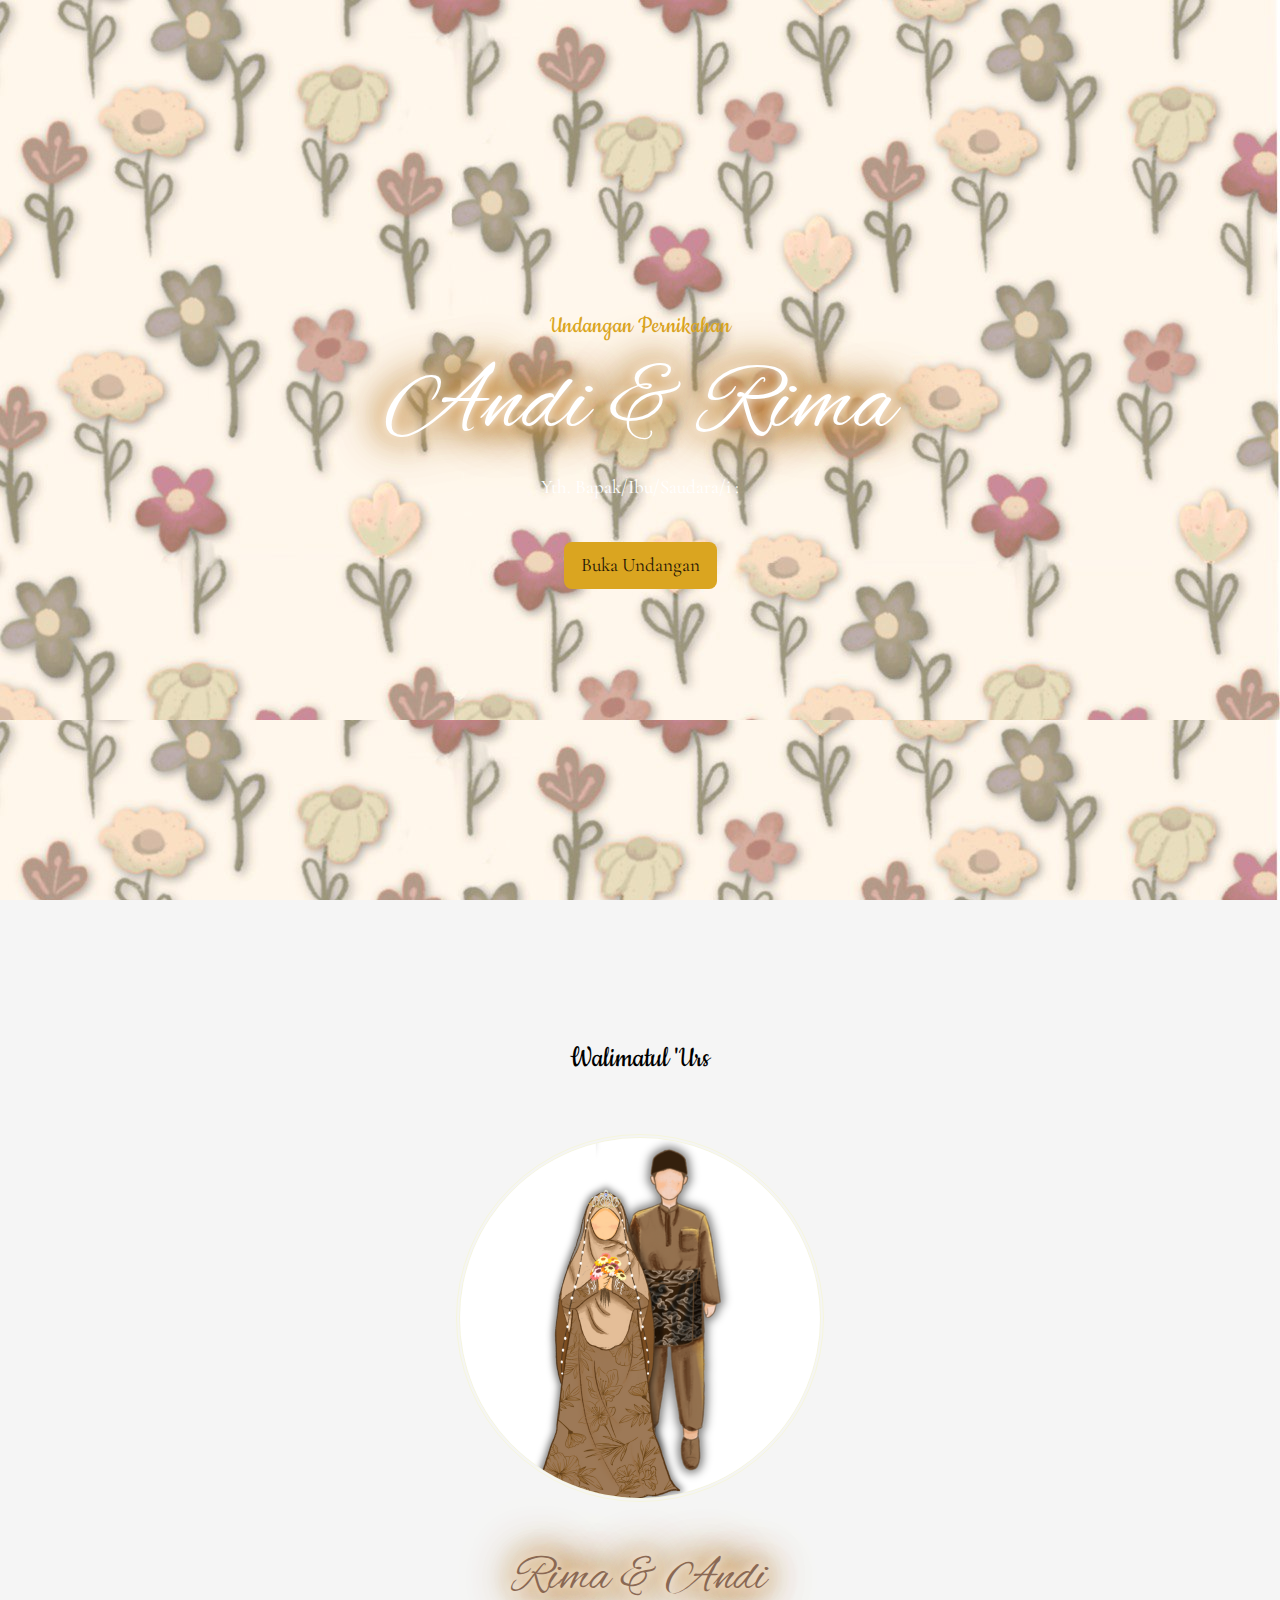
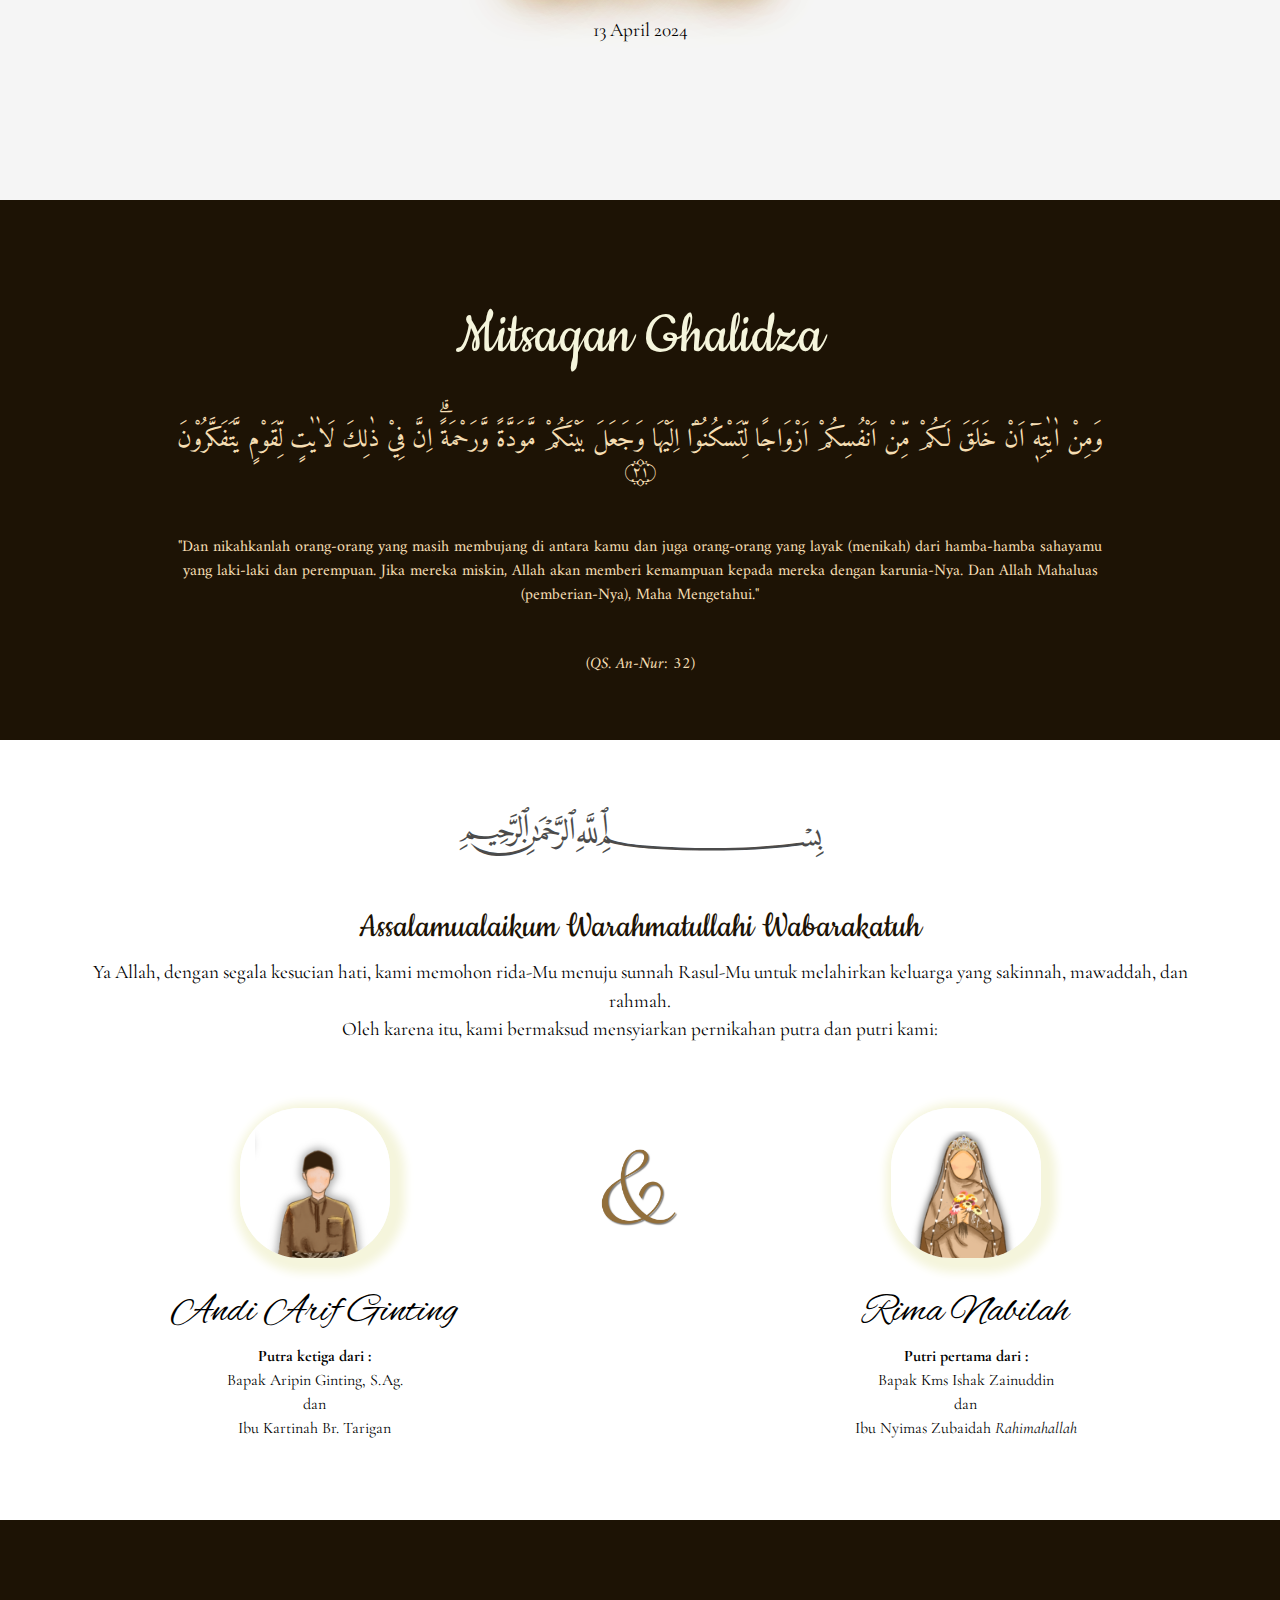
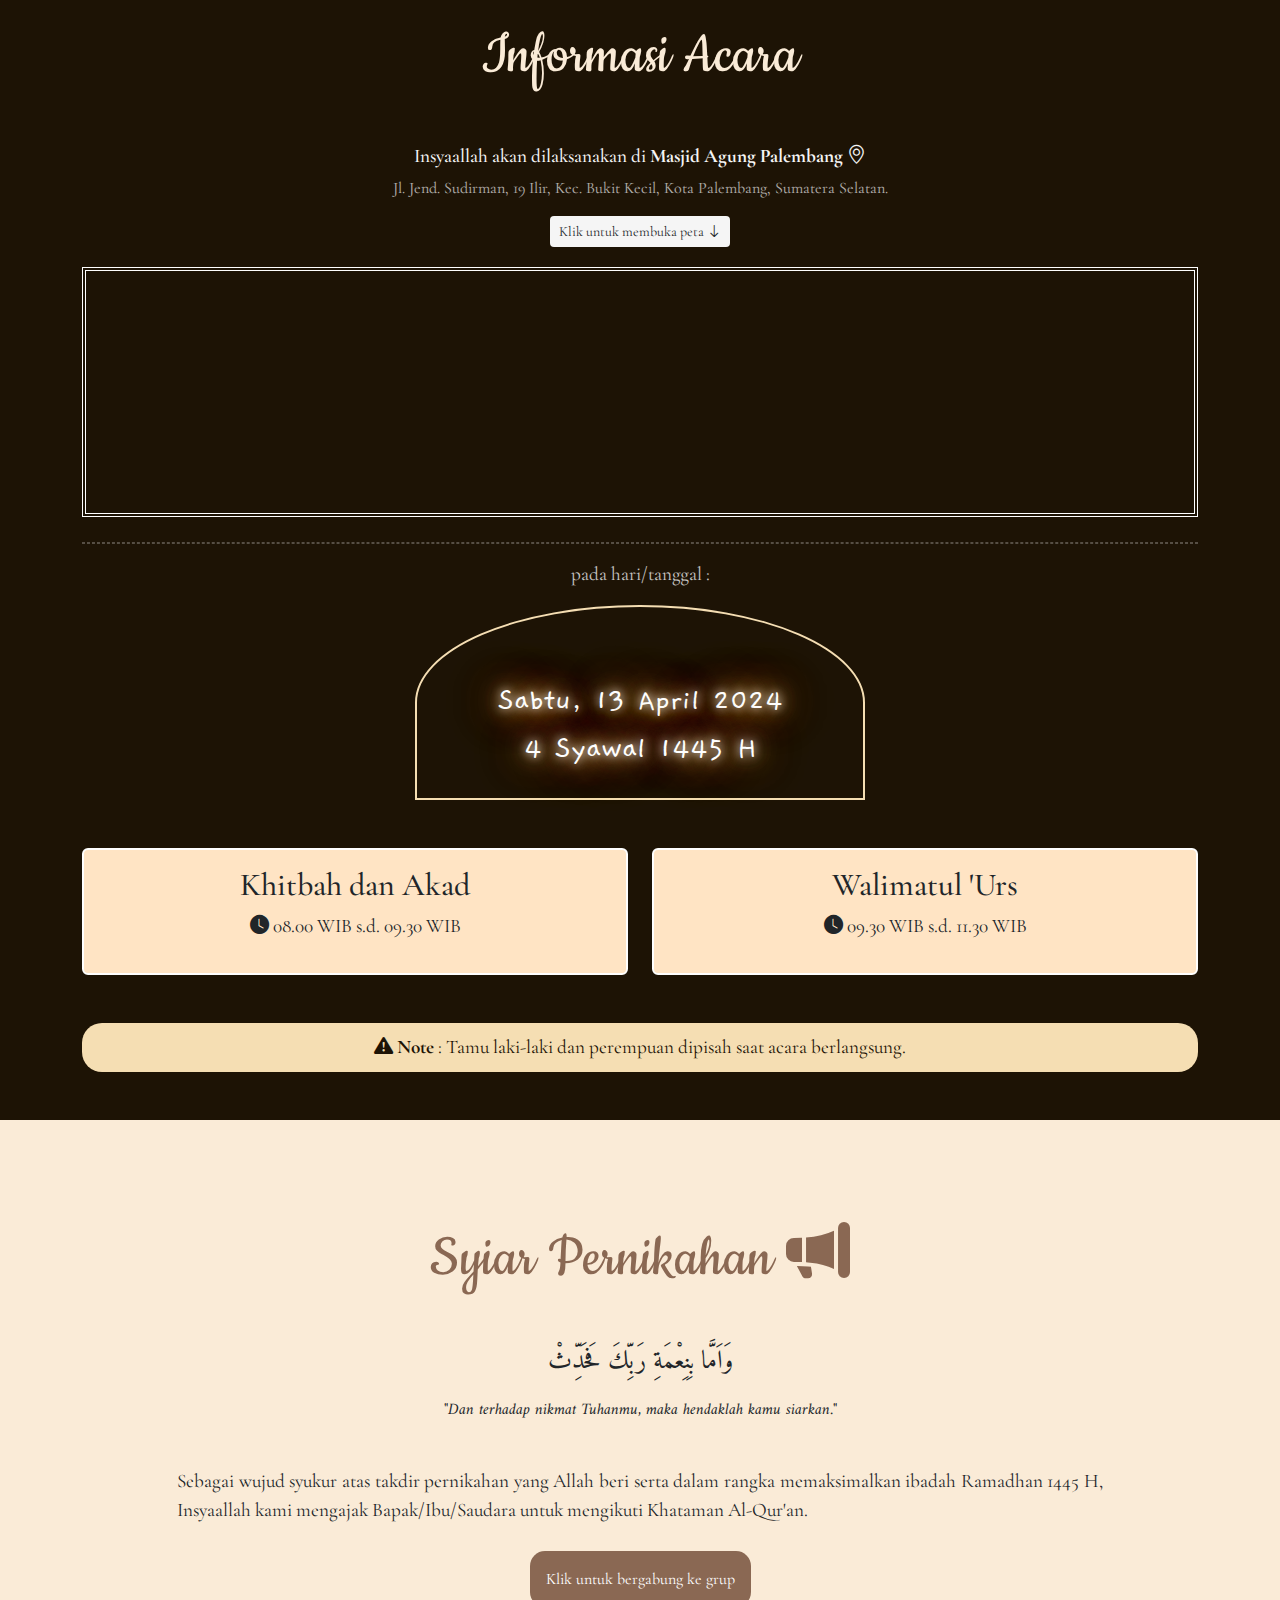
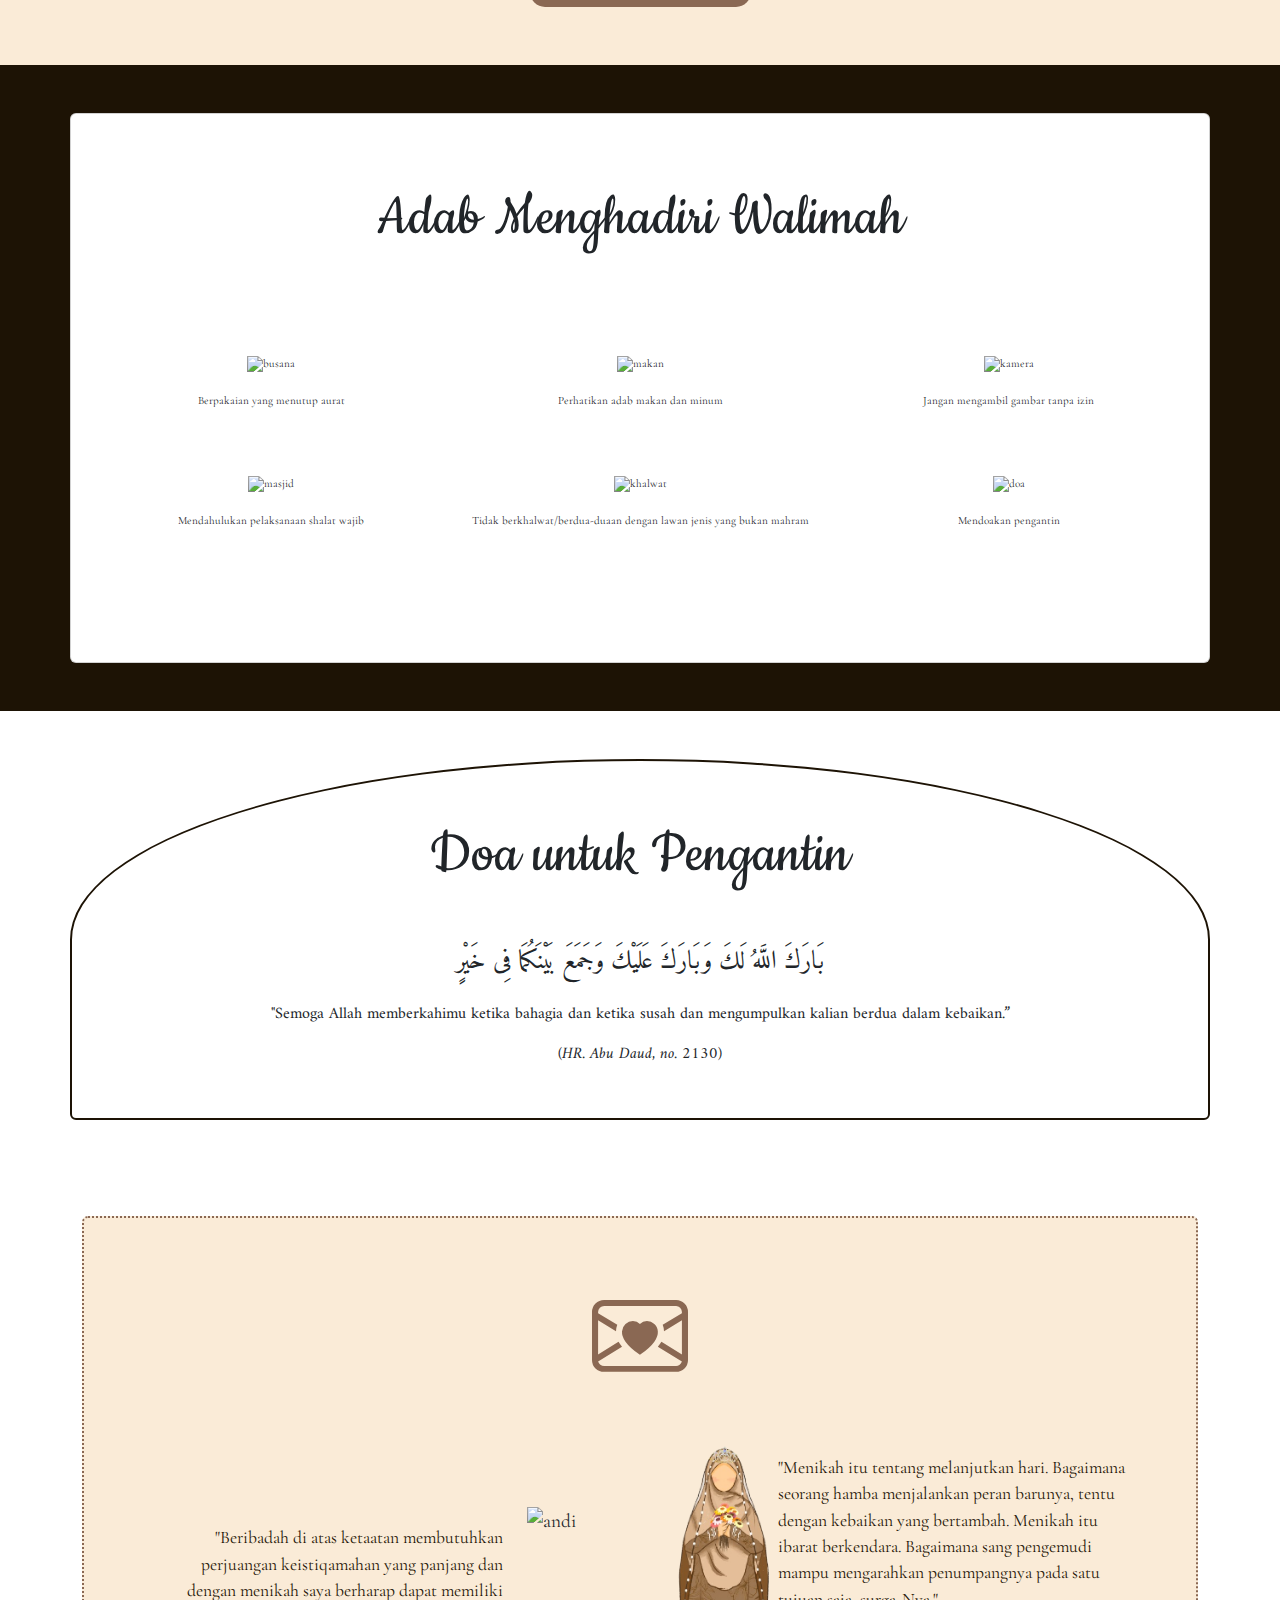
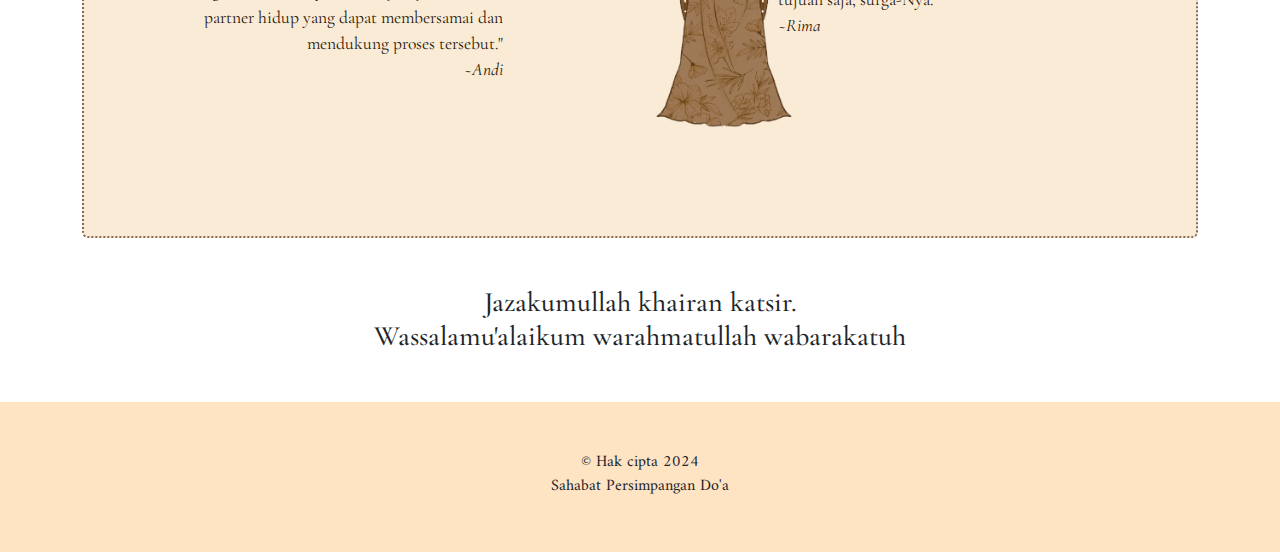
==== rima/index.html @ b73788d1 "update Rima" ====
<!DOCTYPE html>
<html lang="en">

<head>
  <meta charset="utf-8" />
  <meta name="viewport" content="width=device-width, initial-scale=1" />
  <title>Akad Rima & Andi</title>
  <link href="https://cdn.jsdelivr.net/npm/bootstrap@5.3.3/dist/css/bootstrap.min.css" rel="stylesheet"
    integrity="sha384-QWTKZyjpPEjISv5WaRU9OFeRpok6YctnYmDr5pNlyT2bRjXh0JMhjY6hW+ALEwIH" crossorigin="anonymous">
  <script src="https://cdn.jsdelivr.net/npm/bootstrap@5.3.3/dist/js/bootstrap.bundle.min.js"
    integrity="sha384-YvpcrYf0tY3lHB60NNkmXc5s9fDVZLESaAA55NDzOxhy9GkcIdslK1eN7N6jIeHz"
    crossorigin="anonymous"></script>
  <link rel="preconnect" href="https://fonts.googleapis.com">
  <link rel="preconnect" href="https://fonts.gstatic.com" crossorigin>
  <link
    href="https://fonts.googleapis.com/css2?family=Alex+Brush&family=Amiri:ital,wght@0,400;0,700;1,400;1,700&family=Cookie&family=Cormorant+Garamond:ital,wght@0,300;0,400;0,500;0,600;0,700;1,300;1,400;1,500;1,600;1,700&family=Finger+Paint&family=Gaegu&family=Great+Vibes&display=swap"
    rel="stylesheet">
  <link rel="stylesheet" href="countdown/simplyCountdown.theme.default.css" />
  <script src="countdown/simplyCountdown.min.js"></script>
  <!-- Boostrap Icon -->
  <link rel="stylesheet" href="https://cdn.jsdelivr.net/npm/bootstrap-icons@1.11.3/font/bootstrap-icons.min.css" />
  <link rel="stylesheet" href="style.css" />
</head>

<body>
  <section id="hero"
    class="hero w-100 h-100 p-3 mx-auto text-center d-flex justify-content-center align-items-center text-white">
    <main>
      <h4>Undangan Pernikahan</h4>
      <h1>Andi & Rima</h1>
      <p>Yth. Bapak/Ibu/Saudara/i :</p>
      <h5 id="to"></h5>
      <a href="#" onclick="enableScroll()" class="btn btn-lg mt-4">Buka Undangan</a>
    </main>
  </section>

  <section id="satu"
    class="satu w-100 h-100 p-3 mx-auto text-center d-flex justify-content-center align-items-center text-black">
    <main>
      <h4>Walimatul 'Urs</h4>
      <img class="img-fluid rounded-circle mt-5 mb-5" src="assets/rim-andi.png" alt="..." />
      <h1>Rima & Andi</h1>
      <p>13 April 2024</p>
      <div class="simply-countdown"></div>
    </main>
  </section>

  <section id="dua" class="dua">
    <div class="container">
      <div class="row justify-content-center">
        <div class="col-md-10 text-center mt-5 mb-5">
          <h1>Mitsaqan Ghalidza</h1>
          <h2 class="arab">
            وَمِنْ اٰيٰتِهٖٓ اَنْ خَلَقَ لَكُمْ مِّنْ اَنْفُسِكُمْ اَزْوَاجًا لِّتَسْكُنُوْٓا اِلَيْهَا وَجَعَلَ
            بَيْنَكُمْ مَّوَدَّةً وَّرَحْمَةًۗ اِنَّ فِيْ ذٰلِكَ لَاٰيٰتٍ لِّقَوْمٍ يَّتَفَكَّرُوْنَ ۝٢١
          </h2>
          <br />
          <p class="arti">
            "Dan nikahkanlah orang-orang yang masih membujang di antara kamu dan juga orang-orang yang layak (menikah)
            dari hamba-hamba sahayamu yang laki-laki dan perempuan. Jika mereka miskin, Allah akan memberi kemampuan
            kepada
            mereka dengan karunia-Nya. Dan Allah Mahaluas (pemberian-Nya), Maha Mengetahui."
          </p>
          <br />
          <p class="ref">(QS. An-Nur: 32)</p>
        </div>
      </div>
    </div>
  </section>

  <section id="tiga"
    class="tiga w-100 h-100 p-3 mx-auto text-center d-flex justify-content-center align-items-center text-black">
    <div class="container">
      <div class="row justify-content-center">
        <div class="col-md-12 col-10">
          <div class="bismillah">
            ﷽
          </div>
          <h2>Assalamualaikum Warahmatullahi Wabarakatuh</h2>
          <p>Ya Allah, dengan segala kesucian hati, kami memohon rida-Mu menuju sunnah Rasul-Mu untuk melahirkan
            keluarga yang
            sakinnah, mawaddah, dan rahmah. <br>
            Oleh karena itu, kami bermaksud mensyiarkan pernikahan putra dan putri kami: </p>

        </div>
        <div class="row couple mt-5 mb-5 text-center">
          <div class="mempelai col-md-5 col-12">
            <img src="assets/andi-crop.png" alt="Andi" class="img-responsive " />
            <!-- ukuran foto 400x400px -->
            <h1>Andi Arif Ginting</h1>
            <p class="parents">
              <b>Putra ketiga dari : </b><br> Bapak Aripin Ginting, S.Ag. <br /> dan <br /> Ibu Kartinah Br. Tarigan
            </p>
          </div>
          <div class="and col-md-2 col-12 justify-content-center">
            <img src="assets/and2.png" alt="">
          </div>
          <div class="mempelai col-md-5 col-12">
            <!-- ukuran foto 400x400px -->
            <img src="assets/rim-crop.png" alt="Rima" class="img-responsive" />
            <h1>Rima Nabilah</h1>
            <p class="parents">
              <b>Putri pertama dari :</b><br> Bapak Kms Ishak Zainuddin <br /> dan <br /> Ibu Nyimas Zubaidah
              <i>Rahimahallah</i>
            </p>
          </div>
        </div>
      </div>
    </div>
    </div>
  </section>

  <section id="empat" class="empat">
    <div class="container">
      <div class="row justify-content-center">
        <div class="col-lg-12 text-center mt-5 mb-5">
          <h1>Informasi Acara</h1>
          <div class="lokasi">
            <h4>Insyaallah akan dilaksanakan di <b>Masjid Agung Palembang <i class="bi bi-geo-alt"></i></b></h4>
            <p>Jl. Jend. Sudirman, 19 Ilir, Kec. Bukit Kecil, Kota Palembang, Sumatera Selatan.</p>
            <a class="peta btn btn-lg btn-sm" href="https://maps.app.goo.gl/AGxLTs2eFuNPoToR8" target="_blank">Klik
              untuk membuka peta <i class="bi bi-arrow-down"></i></a>
            <br>
            <div class="col-md-12 col-12">
              <iframe class="maps"
                src="https://www.google.com/maps/embed?pb=!1m18!1m12!1m3!1d3984.3943598005585!2d104.7576280749705!3d-2.98791709698815!2m3!1f0!2f0!3f0!3m2!1i1024!2i768!4f13.1!3m3!1m2!1s0x2e3b763fffffffff%3A0x8a4c35280f8447f5!2sMasjid%20Agung%20Sultan%20Mahmud%20Badaruddin%20Jayo%20Wikramo!5e0!3m2!1sid!2sid!4v1710315308912!5m2!1sid!2sid"
                width="100%" height="250px" allowfullscreen="" loading="lazy"
                referrerpolicy="no-referrer-when-downgrade"></iframe>

            </div>
          </div>

          <hr class="divider">

          <p style="opacity: 0.8;">pada hari/tanggal : </p>
          <div class="tgl mx-auto align-items-center">
            <p>Sabtu, 13 April 2024 <br>
              4 Syawal 1445 H</p>
          </div>

          <!-- jam acara -->
          <div class="row">
            <div class="col-md-6 col-12">
              <div class="card text-center mt-5 mb-5">
                <div class="card-body">
                  <h2 class="card-title">Khitbah dan Akad</h2>
                  <p><i class="bi bi-clock-fill"></i> 08.00 WIB s.d. 09.30 WIB</p>
                </div>
              </div>
            </div>
            <div class="col-md-6 col-12">
              <div class="card text-center mt-5 mb-5">
                <div class="card-body">
                  <h2 class="card-title">Walimatul 'Urs</h2>
                  <p><i class="bi bi-clock-fill"></i> 09.30 WIB s.d. 11.30 WIB</p>
                </div>
              </div>
            </div>
          </div>

          <div id="note" class="note"><i class="bi bi-exclamation-triangle-fill"></i><b> Note</b> : Tamu laki-laki dan
            perempuan dipisah saat acara berlangsung.</div>
        </div>
      </div>
    </div>
  </section>

  <section id="syiar" class="syiar">
    <div class="container">
      <div class="row justify-content-center">
        <div class="col-md-10 text-center mt-5 mb-5">
          <h1>Syiar Pernikahan <i class="bi bi-megaphone-fill"></i> </i></h1>
          <h2 class="arab">
            وَاَمَّا بِنِعْمَةِ رَبِّكَ فَحَدِّثْ
          </h2>
          <p class="arti">
            <i>"Dan terhadap nikmat Tuhanmu, maka hendaklah kamu siarkan."</i>
          </p>
          <br />
          <p class="kegiatan">
            Sebagai wujud syukur atas takdir pernikahan yang Allah beri serta dalam rangka memaksimalkan ibadah Ramadhan
            1445 H, Insyaallah kami mengajak Bapak/Ibu/Saudara untuk mengikuti Khataman Al-Qur'an.
          </p>
          <a href="https://chat.whatsapp.com/HOuFXgr5eKtFZfH43ywkwE" class="btn">Klik untuk bergabung ke grup</a>
        </div>
      </div>
    </div>
  </section>

  <section id="lima" class="lima">
    <div class="container">
      <div class="row justify-content-center">
        <div class="card text-center mt-5 mb-5">
          <div class="card-body">
            <h1 class="card-title">Adab Menghadiri Walimah</h1>
            <div id="adab" class="adab row justify-content-center">
              <div class="busana col-md-4 col-6">
                <img src="https://diinvait.com/wp-content/uploads/2022/01/icon-busana1.png" alt="busana" />
                <p>Berpakaian yang menutup aurat</p>
              </div>
              <div class="makan col-md-4 col-6">
                <img src="https://diinvait.com/wp-content/uploads/2022/01/icon-makan1.png" alt="makan" />
                <p>Perhatikan adab makan dan minum</p>
              </div>
              <div class="kamera col-md-4 col-6">
                <img src="https://diinvait.com/wp-content/uploads/2022/01/icon-kamera1.png" alt="kamera" />
                <p>Jangan mengambil gambar tanpa izin</p>
              </div>
              <div class="masjid col-md-4 col-6">
                <img src="https://diinvait.com/wp-content/uploads/2022/01/icon-masjid1.png" alt="masjid" />
                <p>Mendahulukan pelaksanaan shalat wajib</p>
              </div>
              <div class="khalwat col-md-4 col-6">
                <img src="https://diinvait.com/wp-content/uploads/2022/01/icon-pria-wanita1.png" alt="khalwat">
                <p>Tidak berkhalwat/berdua-duaan dengan lawan jenis yang bukan mahram </p>
              </div>
              <div class="doa col-md-4 col-6">
                <img src="https://diinvait.com/wp-content/uploads/2022/01/icon-doa1.png" alt="doa" />
                <p>Mendoakan pengantin</p>
              </div>
            </div>
          </div>
        </div>
      </div>
    </div>
  </section>

  <section id="enam" class="enam">
    <div class="container">
      <div class="row justify-content-center">
        <div class="card text-center mt-5 mb-5">
          <div class="card-body">
            <h1 class="card-title">Doa untuk Pengantin</h1>
            <p class="arab">بَارَكَ اللَّهُ لَكَ وَبَارَكَ عَلَيْكَ وَجَمَعَ بَيْنَكُمَا فِى خَيْرٍ
            </p>
            <p class="arti">"Semoga Allah memberkahimu ketika bahagia dan ketika susah dan mengumpulkan kalian berdua
              dalam kebaikan.”</p>
            <p class="ref">(HR. Abu Daud, no. 2130)</p>
          </div>
        </div>
      </div>
    </div>
  </section>

  <section id="end" class="end">
    <div class="container">
      <div class="card mt-5 mb-5">
        <div class="card-body">
          <h1 class="card-title text-center"><i class="bi bi-envelope-heart"></i></h1>
          <div class="col-12 ">
            <div class="row align-items-center justify-content-center ">
              <div class="col-md-6 col-12">
                <div class="row ">
                  <div class="col-md-9 col-6">
                    <p class="text-end mt-5">"Beribadah di atas ketaatan membutuhkan perjuangan keistiqamahan yang
                      panjang dan dengan menikah saya berharap dapat memiliki partner hidup yang dapat membersamai dan
                      mendukung proses tersebut."
                      <br> ~<i>Andi</i>
                  </div>
                  <div class="col-md-3 col-6">
                    <img src="assets/andi.png" alt="andi" class="img-responsive">
                  </div>
                </div>
              </div>
              <div class="col-md-6 col-12">
                <div class="row">
                  <div class="col-md-3 col-6">
                    <img src="assets/rima.png" alt="rima" class="img-responsive">
                  </div>
                  <div class="col-md-9 col-6">
                    <p class="mt-5">"Menikah itu tentang melanjutkan hari. Bagaimana seorang hamba menjalankan
                      peran barunya, tentu dengan kebaikan yang bertambah. Menikah itu ibarat berkendara. Bagaimana sang
                      pengemudi mampu mengarahkan penumpangnya pada satu tujuan saja, surga-Nya."
                      <br> ~<i>Rima</i>
                  </div>
                </div>
              </div>
            </div>
          </div>
        </div>
      </div>
    </div>
  </section>

  <div class="container">
    <div class="bab col-lg-12 text-center mb-5">
      <h3>Jazakumullah khairan katsir. <br> Wassalamu'alaikum warahmatullah wabarakatuh</h3>
    </div>
  </div>


</body>

<footer>
  <div id="audio-container">
    <audio id="song" autoplay loop>
      <source src="assets/Pesan perubahan - Badr Al Hamoud.mp3" type="audio/mp3">
    </audio>

    <div class="audio-icon-wrapper" style="display: none;">
      <div class="audio-icon">
        <i class="bi bi-play-circle"></i>
      </div>
    </div>

    <div class="audio-icon-wrapper" style="display: none;">
      <div class="audio-icon">
        <i aria-hidden="true" class="bi bi-pause-circle"></i>
      </div>
    </div>
  </div>


  <div id="footer" class="footer">
    <div class="p-5 mx-auto text-center d-flex justify-content-center align-items-center">
      <span>&copy Hak cipta 2024
        <br>
        Sahabat Persimpangan Do'a
      </span>
    </div>
  </div>


  <script src="https://cdn.jsdelivr.net/npm/@popperjs/core@2.11.8/dist/umd/popper.min.js"
    integrity="sha384-I7E8VVD/ismYTF4hNIPjVp/Zjvgyol6VFvRkX/vR+Vc4jQkC+hVqc2pM8ODewa9r"
    crossorigin="anonymous"></script>
  <script src="https://cdn.jsdelivr.net/npm/bootstrap@5.3.3/dist/js/bootstrap.min.js"
    integrity="sha384-0pUGZvbkm6XF6gxjEnlmuGrJXVbNuzT9qBBavbLwCsOGabYfZo0T0to5eqruptLy"
    crossorigin="anonymous"></script>
  <script src="https://code.jquery.com/jquery-3.7.1.min.js"
    integrity="sha256-/JqT3SQfawRcv/BIHPThkBvs0OEvtFFmqPF/lYI/Cxo=" crossorigin="anonymous"></script>
  <script src="scripts.js"></script>
  <!-- <script>
    simplyCountdown(".simply-countdown", {
      year: 2024, // required
      month: 4, // required
      day: 13, // required
      hours: 8, // Default is 0 [0-23] integer
      minutes: 0, // Default is 0 [0-59] integer
      seconds: 0, // Default is 0 [0-59] integer
      words: {
        //words displayed into the countdown
        days: { singular: " hari", plural: "hari" },
        hours: { singular: " jam", plural: "jam" },
        minutes: { singular: " menit", plural: "menit" },
        seconds: { singular: " detik", plural: "detik" },
      },
    });
  </script>
  <script>
    // tombol buka + audio
    const rootElement = document.querySelector(":root");
    const hero = document.getElementById('hero');
    const audioIconWrapper = document.querySelector('.audio-icon-wrapper');
    const audioIcon = document.querySelector('.audio-icon');
    const song = document.querySelector('#song');

    function disableScroll() {
      scrollTop = window.pageYOffset || document.documentElement.scrollTop;
      scrollLeft = window.pageXOffset || document.documentElement.scrollLeft;

      window.onscroll = function () {
        window.scrollTo(scrollTop, scrollLeft);
      }
      rootElement.style.scrollBehavior = 'auto';
    }

    function enableScroll() {
      window.onscroll = function () {
      }
      rootElement.style.scrollBehavior = 'smooth';
      playAudio();
    }

    function playAudio() {
      song.volume = 0.5;
      audioIconWrapper.style.display = 'flex';
      song.play();

      isPlaying = 'true';
    }

    audioIconWrapper.onclick = function () {
      if (isPlaying) {
        song.pause();
        audioIcon.classList.remove('bi-play-circle');
        audioIcon.classList.add('bi-pause-circle');
      } else {
        song.play();
        audioIcon.classList.add('bi-play-circle');
        audioIcon.classList.remove('bi-pause-circle');
      }

      isPlaying = !isPlaying;
    }

    disableScroll();

  </script>
  <script>
    const too = window.location.search;
    const urlParams = new URLSearchParams(too);
    const param = urlParams.get('to');
    const upTo = param[0].toUpperCase() + param.substring(1);;
    // const upTo = param.capitalizeFirstLetter();
    document.getElementById('to').innerHTML = upTo + '  <i class="fa-solid fa-heart"></i>';
    document.querySelector('#nama').value = upTo;
  </script> -->

</footer>

</html>
---- rima/countdown/simplyCountdown.theme.default.css ----
.simply-countdown {
  overflow: hidden;
  display: table;
  font-family: "Arial", sans-serif;
  margin: auto;
}
.simply-countdown > .simply-section {
  width: 50px;
  height: 50px;
  padding: 50px;
  display: flex;
  align-items: center;
  justify-content: center;
  float: left;
  margin: 15px;
  background: lightgoldenrodyellow;
  box-shadow: 0 1px 3px rgba(0, 0, 0, 0.12), 0 1px 2px rgba(0, 0, 0, 0.24);
  border-radius: 50%;
}
.simply-countdown > .simply-section .simply-amount,
.simply-countdown > .simply-section .simply-word {
  display: block;
  text-align: center;
  color: darkgoldenrod;
}

.simply-countdown > .simply-section .simply-amount {
  font-size: 1.6rem;
}
---- rima/style.css ----
:root {
  --brown: #8a6853;
  --semi-black: #1d1305;
  --shadow: 0 2px 2px rgb(0, 0, 0/0.5);
  --text-shadow: 0 0 10px white, 0 0 20px rgb(249, 193, 141), 0 0 30px rgb(196, 139, 17), 0 0 40px rgb(181, 83, 9), 0 0 50px #1d1305, 0 0 60px rgba(255, 187, 0, 0.777), 0 0 70px white;
}

html {
  scroll-behavior: smooth;
}

body {
  font-size: 1.2rem;
  font-family: "Cormorant Garamond", sans-serif;
  /* background-image: url(assets/bg_bunga2.jpeg); */
}

.arab {
  font-size: 1.6rem;
  font-family: "Amiri";
  margin-top: 50px;
  margin-bottom: 20px;
}

.arti {
  font-size: 1rem;
  font-family: "Amiri";
}

.ref {
  font-size: 1rem;
  font-family: "Amiri";
  font-style: italic;
}

.hero {
  min-height: 100vh;
  background-color: var(--semi-black);
  background-image: url(assets/bg_bunga2.jpeg);
  width: 100%;
  /* opacity: 0.5; */
}

.hero .card {
  background-color: var(--semi-black);
  opacity: 0.5;
}

.hero h4 {
  font-size: 1.6rem;
  color: goldenrod;
  font-family: "Cookie", cursive;
  /* opacity: 1 !important; */
}

.hero h1 {
  font-size: 6rem;
  text-shadow: var(--text-shadow);
  font-family: "Alex Brush";
}

.hero p {
  font-size: 1.2rem;
}

.hero a {
  color: var(--semi-black);
  background-color: goldenrod;
  font-size: 1.2rem;
}

.hero a:hover {
  background-color: white;
  color: goldenrod;
}

/* section */

.satu {
  min-height: 100vh;
  background-color: whitesmoke;
  /* background-image: url(assets/bg_bunga2.jpeg); */
  /* opacity: 0.5; */
  /* padding-top: 40px;
  padding-bottom: 40px; */
}

.satu h4 {
  font-size: 2rem;
  font-family: "Cookie", cursive;
}

.satu h1 {
  font-family: "Alex Brush";
  font-size: 3rem;
  color: var(--brown);
  text-shadow: var(--text-shadow);
}

.satu img {
  border: 4px double beige !important;
}

.dua {
  background-image: none;
  background-color: var(--semi-black);
  color: wheat;
}

.dua h1 {
  font-size: 4rem;
  font-family: "Cookie", cursive;
  color: beige;
  margin: 50px;
}

/* .tiga {
  background-image: url(assets/bg_bunga2.jpeg);
  width: 100%;
} */

.tiga .couple {
  margin-top: 100px;
}

/* .tiga .and {
  padding-top: 70px;
} */

.tiga h2 {
  font-family: "Cookie", cursive;
  font-size: 2.4rem;
  color: var(--semi-black);
}

.tiga h1 {
  font-family: "Alex Brush";
}

.tiga .and img {
  width: 100px;
  margin: 30px;
}

.tiga .mempelai img {
  width: 150px;
  /* height: 200px; */
  margin-bottom: 30px;
  border-radius: 60px;
  /* border: 2px solid goldenrod; */
  /* border-top-left-radius: 50px;
  border-bottom-left-radius: 50px;
  border-top-right-radius: 50px;
  border-bottom-right-radius: 50px; */
  box-shadow: 5px 5px 10px 10px beige;
}

.tiga .bismillah {
  font-family: "Amiri";
  font-size: 2rem;
  margin-top: 50px;
  margin-bottom: 50px;
  opacity: 0.7;
}

.tiga p {
  font-size: 1.2rem;
}

.tiga .parents {
  font-size: 1rem;
  font-family: "Cormorant Garamond", sans-serif;
}

.empat {
  background-color: var(--semi-black);
  color: whitesmoke;
}

.empat .note {
  background-color: wheat !important;
  color: var(--semi-black);
  padding: 10px;
  border-radius: 20px;
}

.empat .card {
  background-color: bisque;
  border: 2px solid white;
}

.empat .tgl {
  border: 2px double wheat !important;
  color: white;
  width: 450px;
  padding: 20px;
  border-top-left-radius: 50%;
  border-top-right-radius: 50%;
}

.divider {
  border: 1px dashed white;
}

.empat .tgl p {
  font-family: "Gaegu", cursive;
  font-size: 2rem;
  /* margin: 5px; */
  text-shadow: var(--text-shadow);
  margin-top: 50px;
  margin-bottom: 5px;
}

.empat h1 {
  font-family: "Cookie", cursive;
  font-size: 4rem;
  margin: 50px;
  color: antiquewhite;
}

.empat .lokasi h4 {
  font-size: 1.2rem;
  color: whitesmoke;
}

.empat .lokasi p {
  font-size: 1rem;
  opacity: 0.7;
}

.empat .lokasi .peta {
  background-color: whitesmoke;
  margin-bottom: 20px;
}

.empat .lokasi iframe {
  border: 4px double white;
  /* box-shadow: 0 4px 8px 0 rgb(249, 247, 247), 0 6px 20px 0 rgb(246, 244, 244); */
}

.syiar {
  background-color: antiquewhite;
}

.syiar h1 {
  font-family: "Cookie", cursive;
  font-size: 4rem;
  color: var(--brown);
  margin: 50px;
}

.syiar .kegiatan {
  text-align: justify;
}

.syiar a {
  background-color: var(--brown);
  color: white;
  border-radius: 15px;
  padding: 15px;
  margin: 10px;
}

.lima {
  background-color: var(--semi-black);
  /* background-image: url(assets/bg_bunga2.jpeg); */
}

.lima .adab {
  font-size: 0.7rem;
  margin-top: 50px;
  margin-bottom: 100px;
}

.lima h1 {
  font-family: "Cookie", cursive;
  font-size: 4rem;
  margin: 50px;
}
.lima img {
  width: 100px;
  margin-top: 50px;
  margin-bottom: 20px;
  padding: 0;
}

/* .enam {
  background-image: url(assets/bg_bunga2.jpeg);
} */

.enam .card {
  border: 2px solid var(--semi-black);
  border-top-left-radius: 50%;
  border-top-right-radius: 50%;
  padding: 20px;
}

.enam h1 {
  font-family: "Cookie", cursive;
  font-size: 4rem;
  margin-top: 20px;
}

/* .end {
  background-image: url(assets/bg_bunga2.jpeg);
} */

.end .card {
  background-color: antiquewhite;
  border: 2px dotted var(--brown);
  padding: 50px;
}

.end h1 {
  font-size: 6rem;
  color: #8a6853;
}

.end p {
  font-size: 1.1rem;
  color: var(--semi-black);
}

.end img {
  width: 150px;
  margin-bottom: 30px;
  margin-top: 30px;
  /* border: 2px solid goldenrod; */
  /* box-shadow: 5px 5px 10px 10px beige; */
}

/* .end .rima {
  margin-top: 4rem;
} */

.audio-icon-wrapper {
  width: 4rem;
  height: 4rem;
  font-size: 4rem;
  position: fixed;
  bottom: 3rem;
  right: 2rem;
  cursor: pointer;
  color: bisque;
  mix-blend-mode: difference;
  opacity: 0.6;
}

.footer {
  background-color: bisque;
  height: 150px;
  font-size: 1rem;
  font-family: "Amiri", sans-serif;
}

/* .hero { */
/* overflow: hidden; */
/* color: #000;   
  line-height: 50px; */

/* transition: all 0.5s ease-out; */
/* height: auto; */
/* } */

/* .hero:target { */
/* height: 0;
  overflow: hidden; */
/* display: hidden; */
/* } */

/* Zoom-in Zoom-out*/

/* Extra Large */
/* @media (max-width: 1200px) {
  .tiga .and {
    transform: translateX(-50%) translateY(85px);
  }
} */

/* laptop */
@media (max-width: 992px) {
  html {
    font-size: 75%;
  }
  .simply-countdown > .simply-section {
    padding: 70px;
  }
}
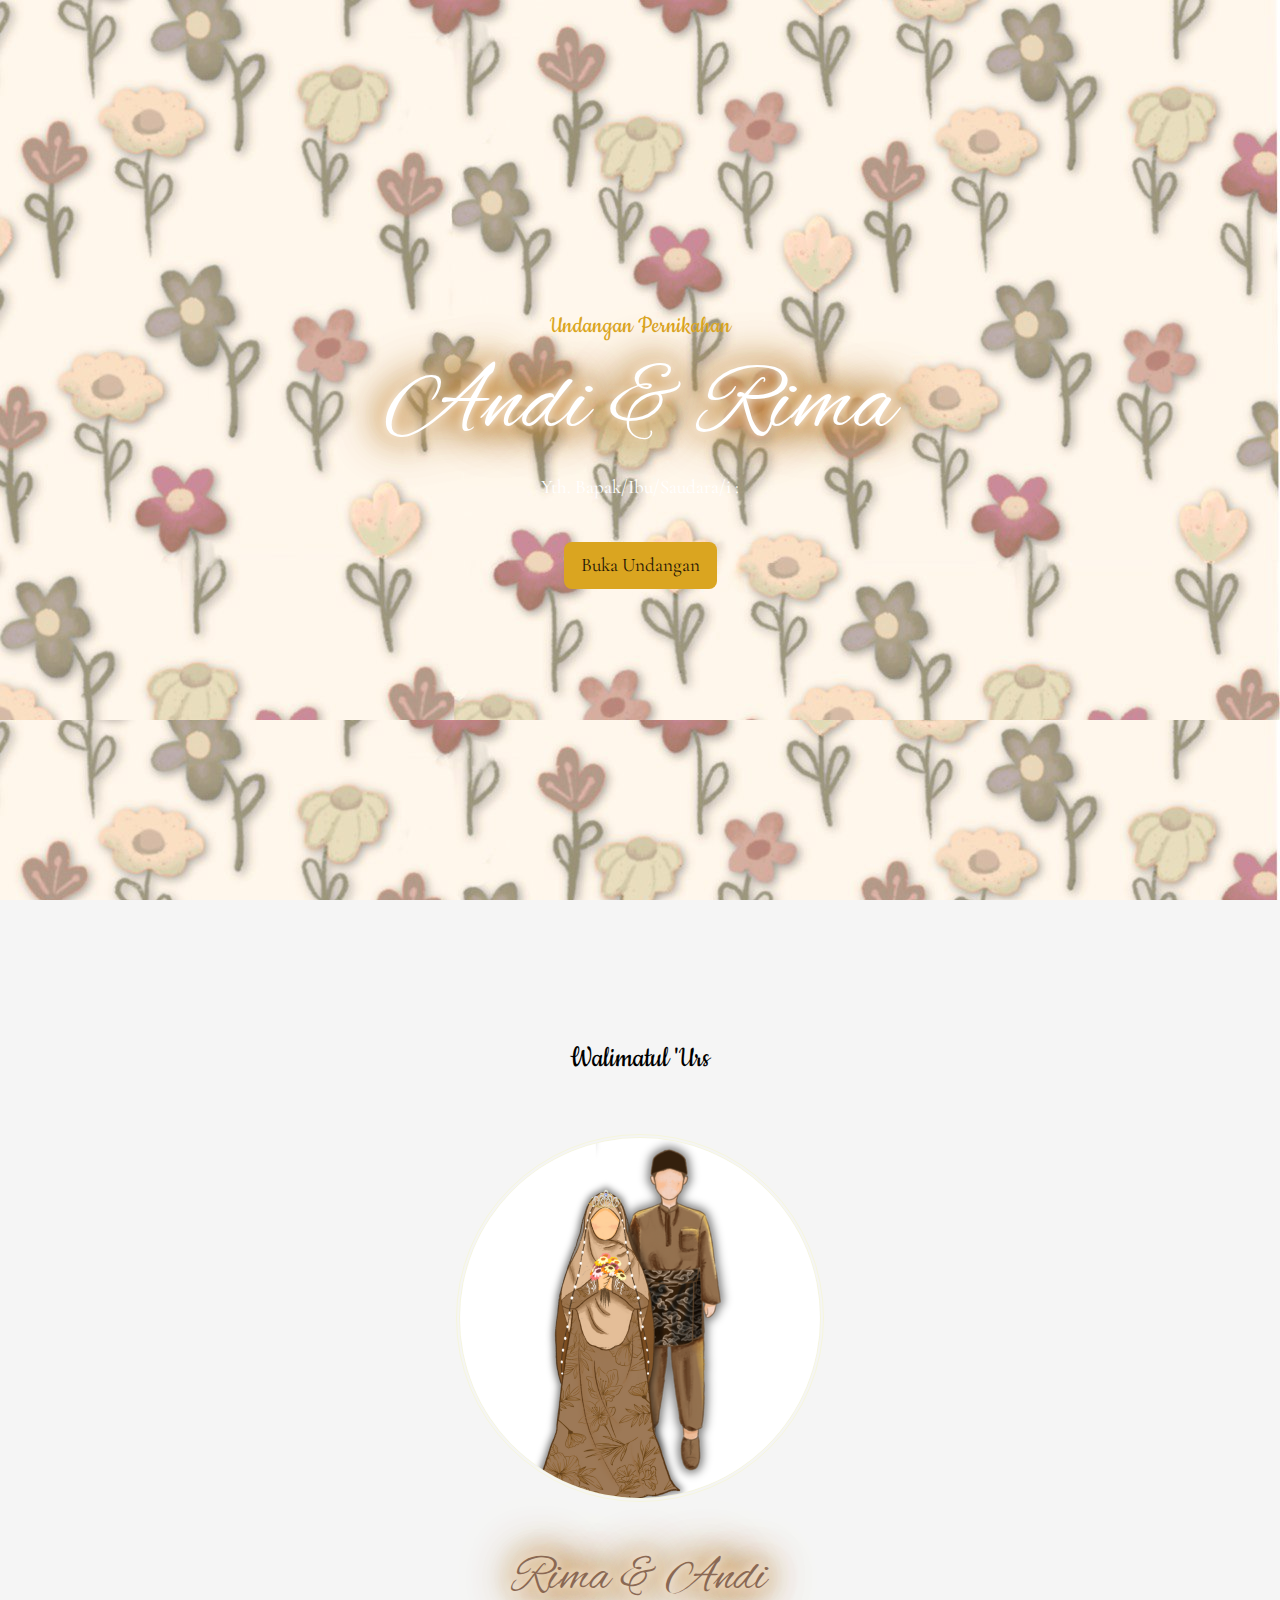
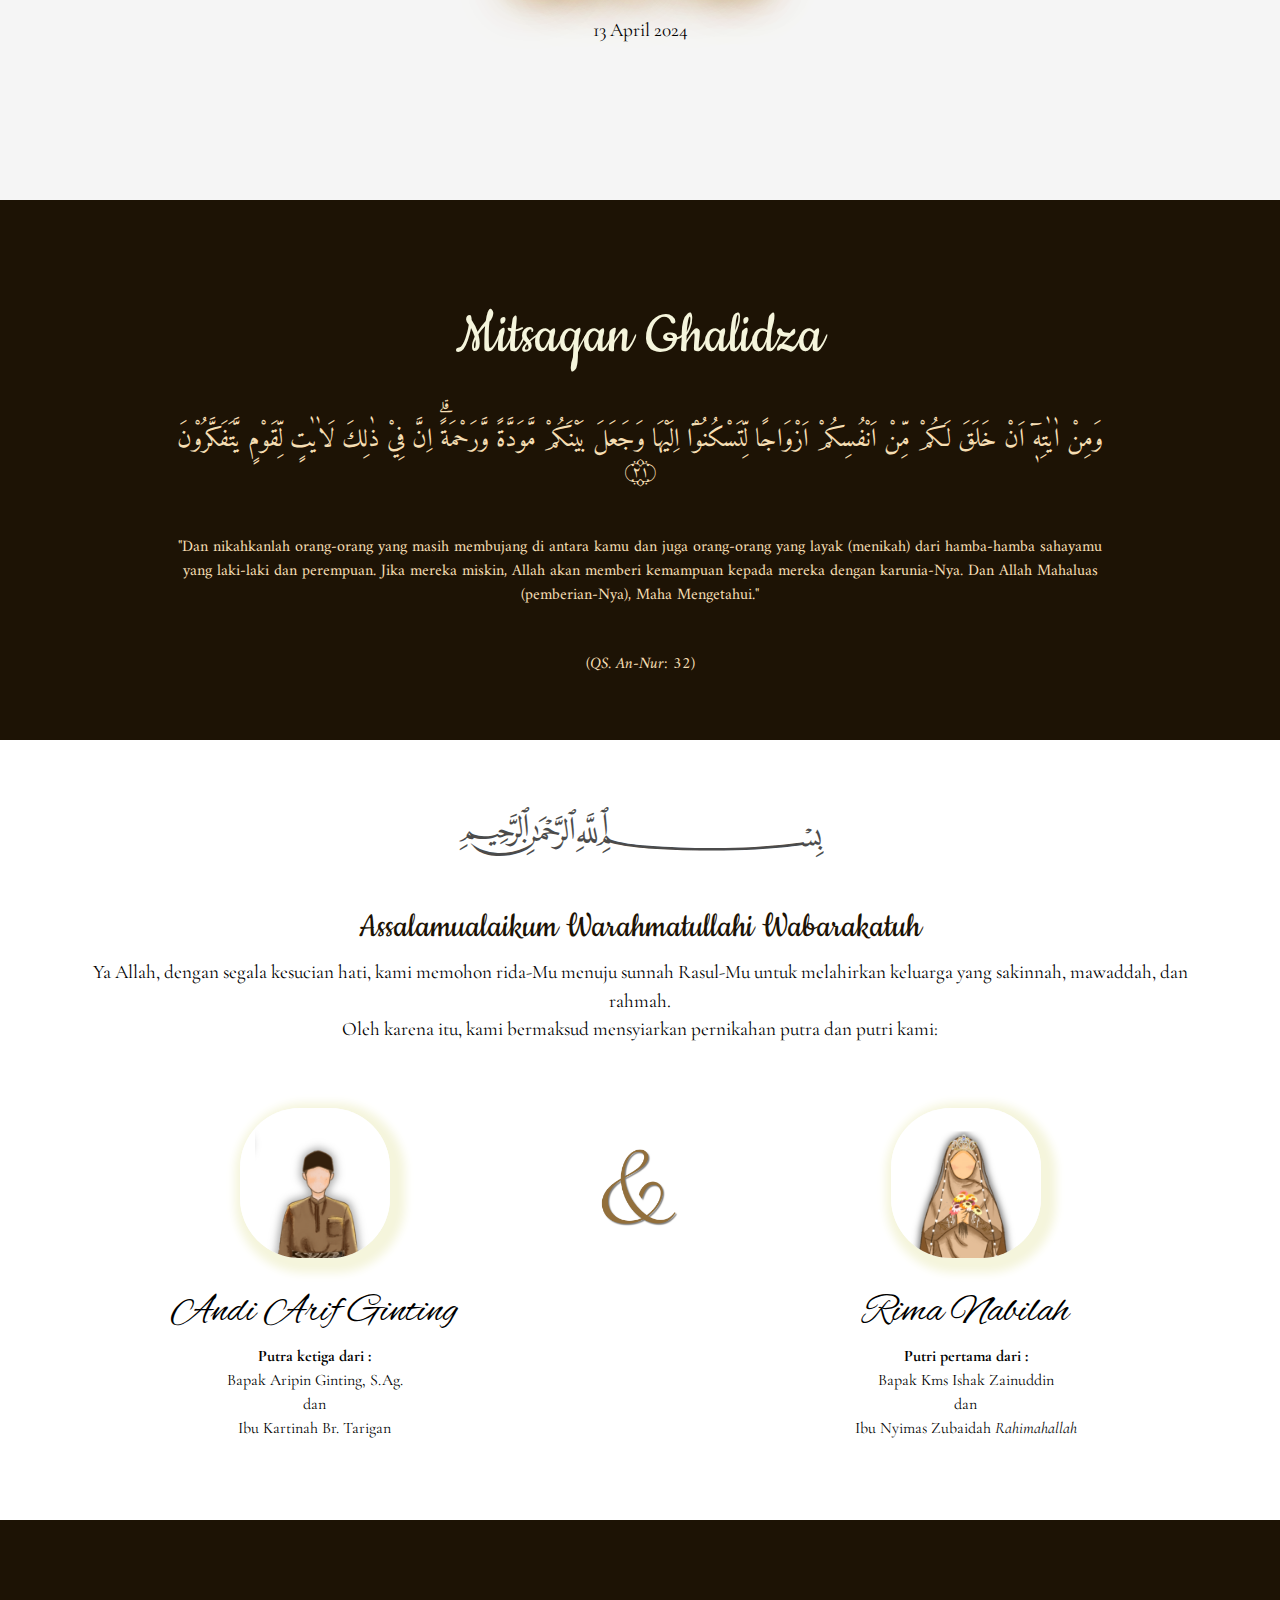
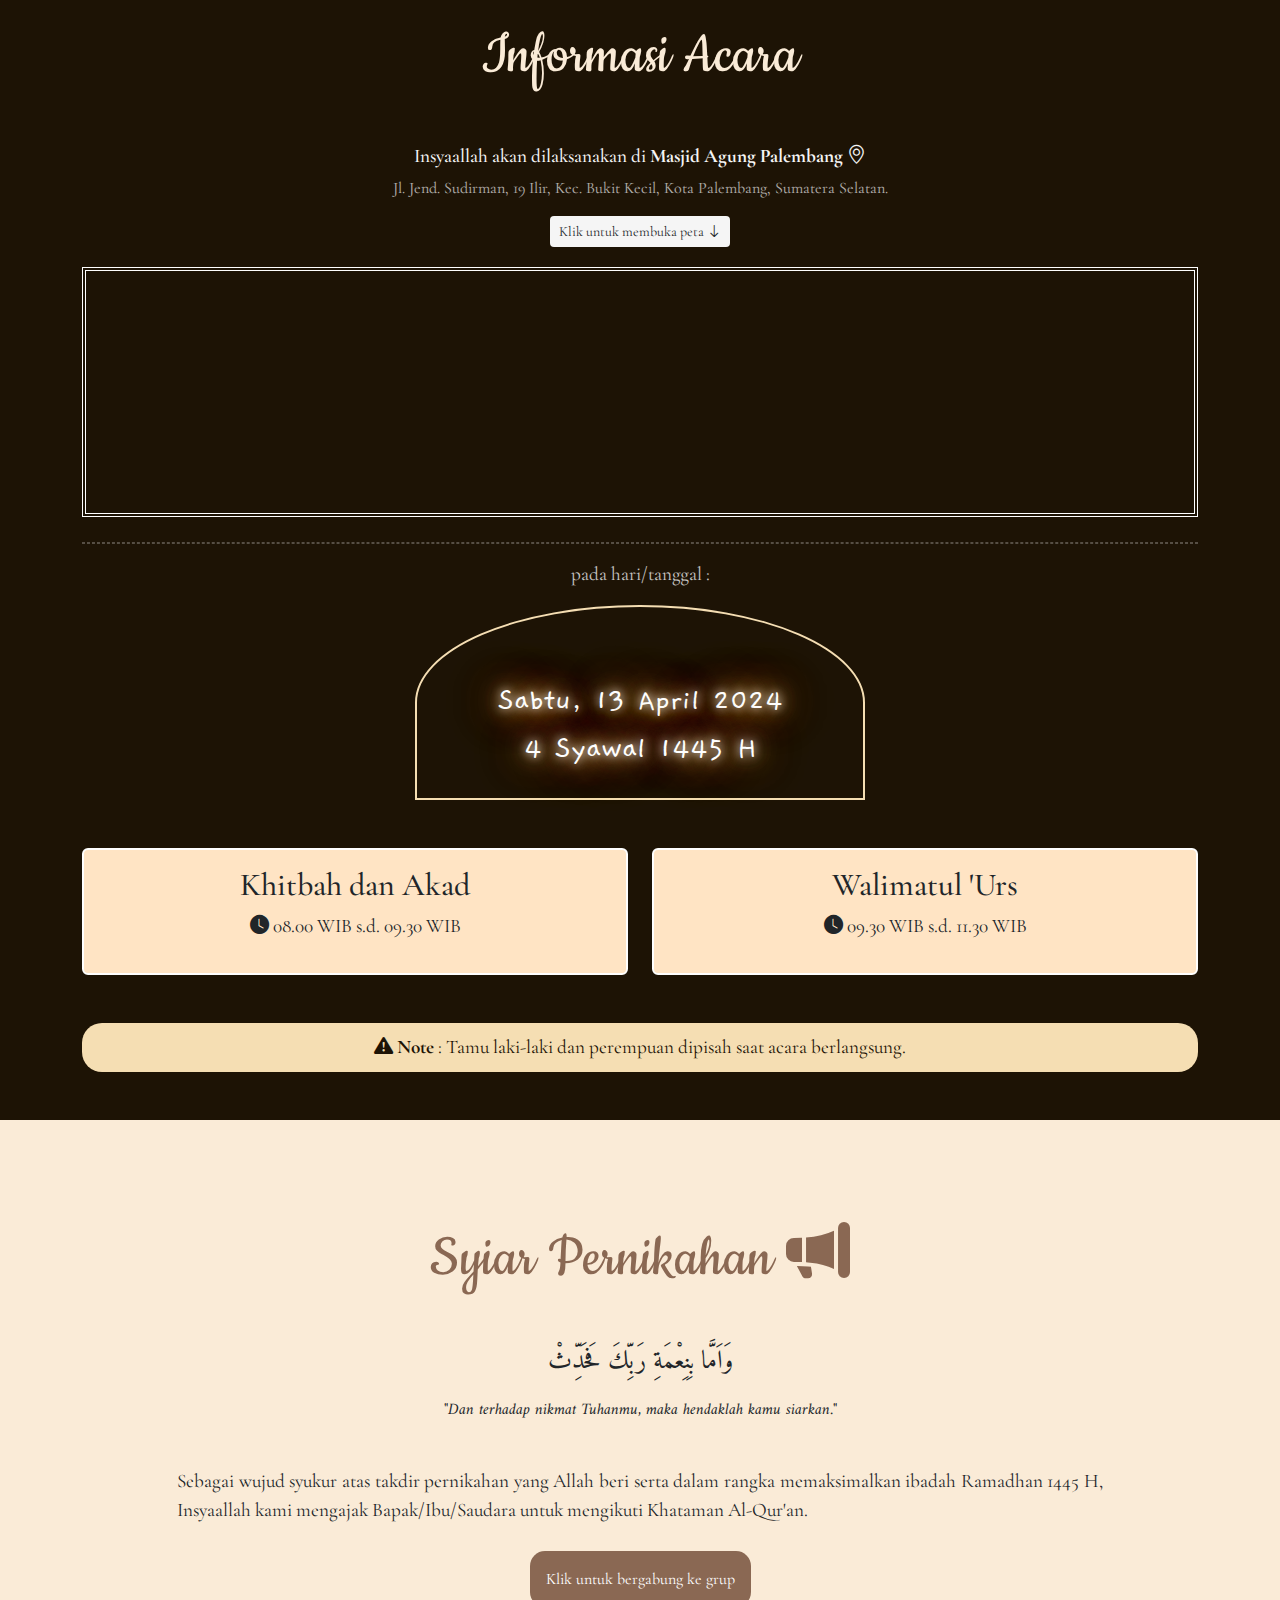
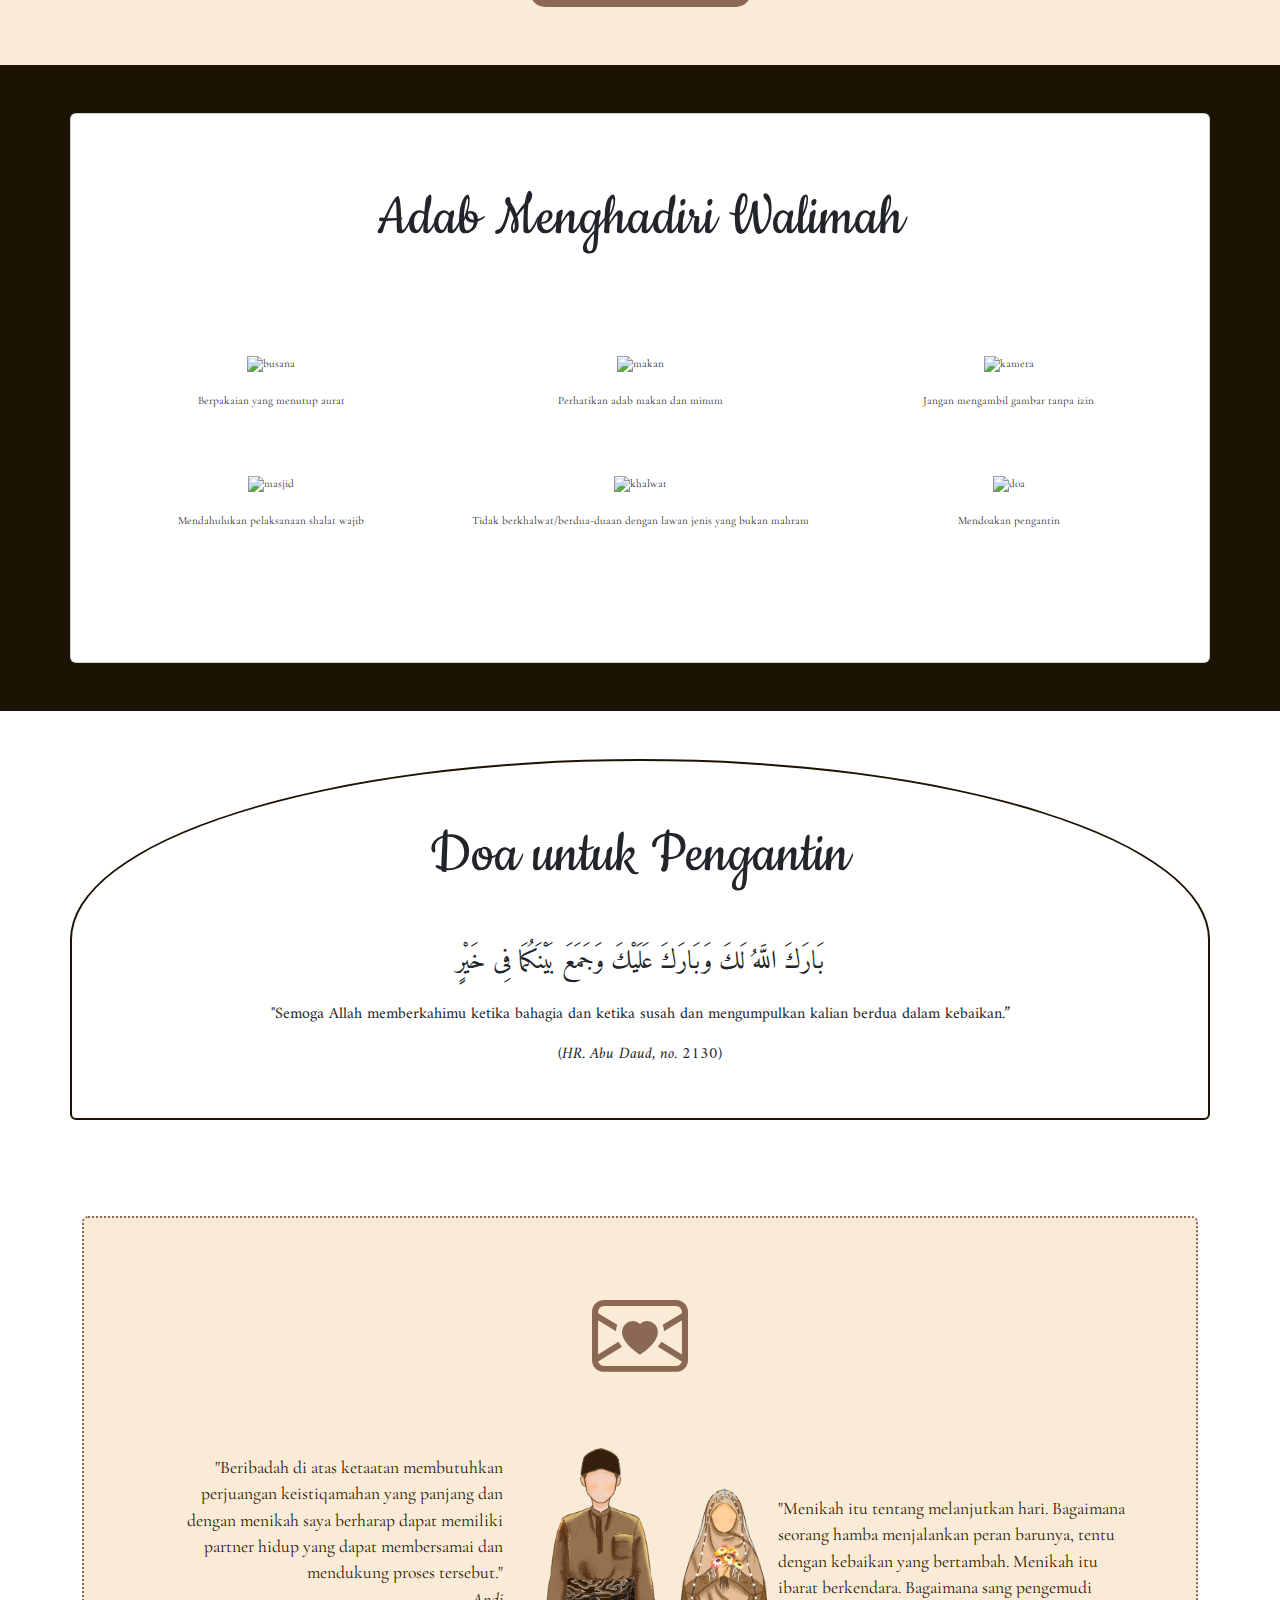
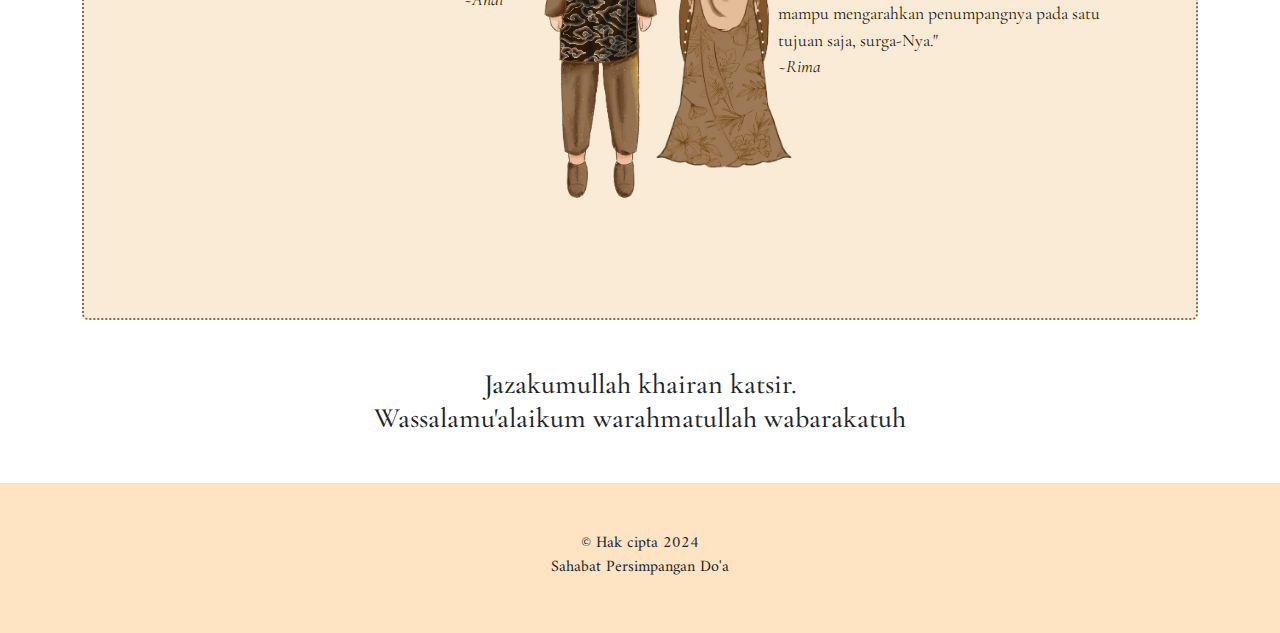
==== commit 7e8a01ba: "Update rima" ====
--- a/rima/index.html
+++ b/rima/index.html
@@ -258,7 +258,7 @@
                       <br> ~<i>Andi</i>
                   </div>
                   <div class="col-md-3 col-6">
-                    <img src="assets/andi.png" alt="andi" class="img-responsive">
+                    <img src="assets/andi.PNG" alt="andi" class="img-responsive">
                   </div>
                 </div>
               </div>
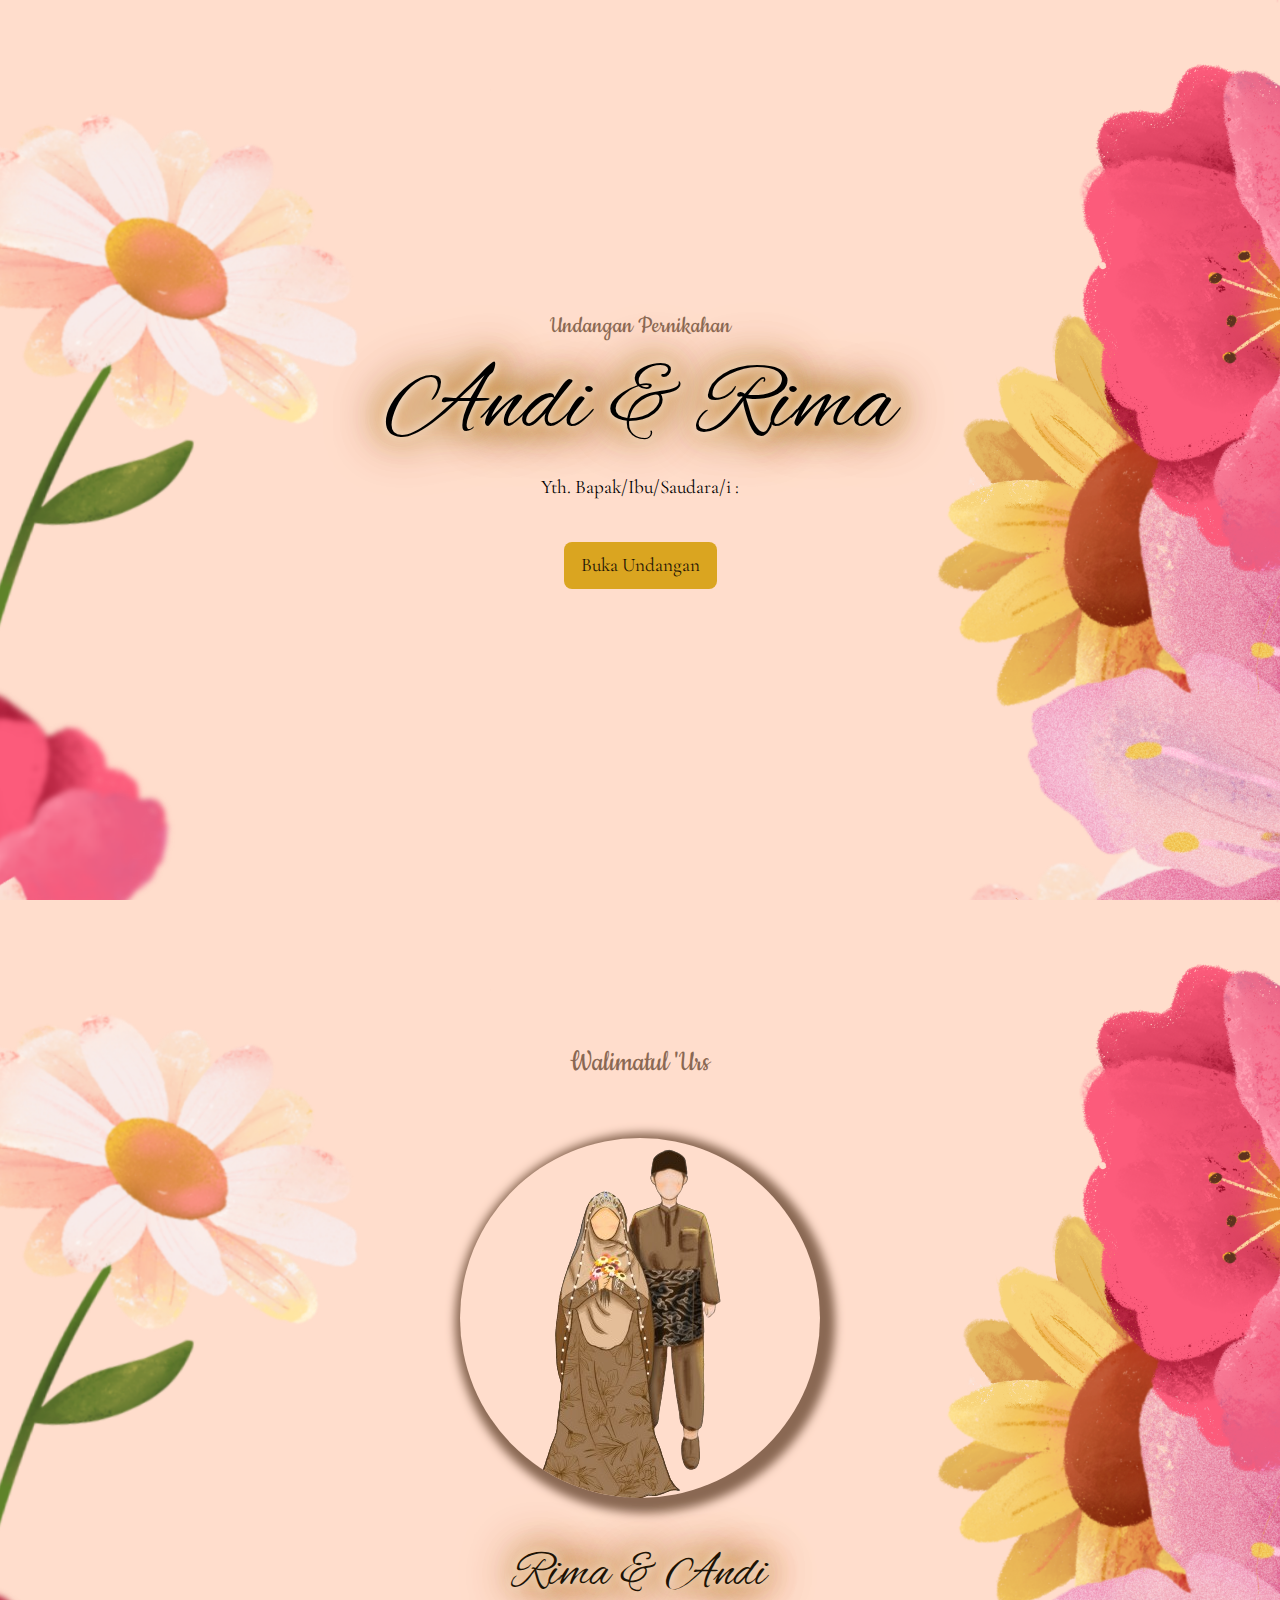
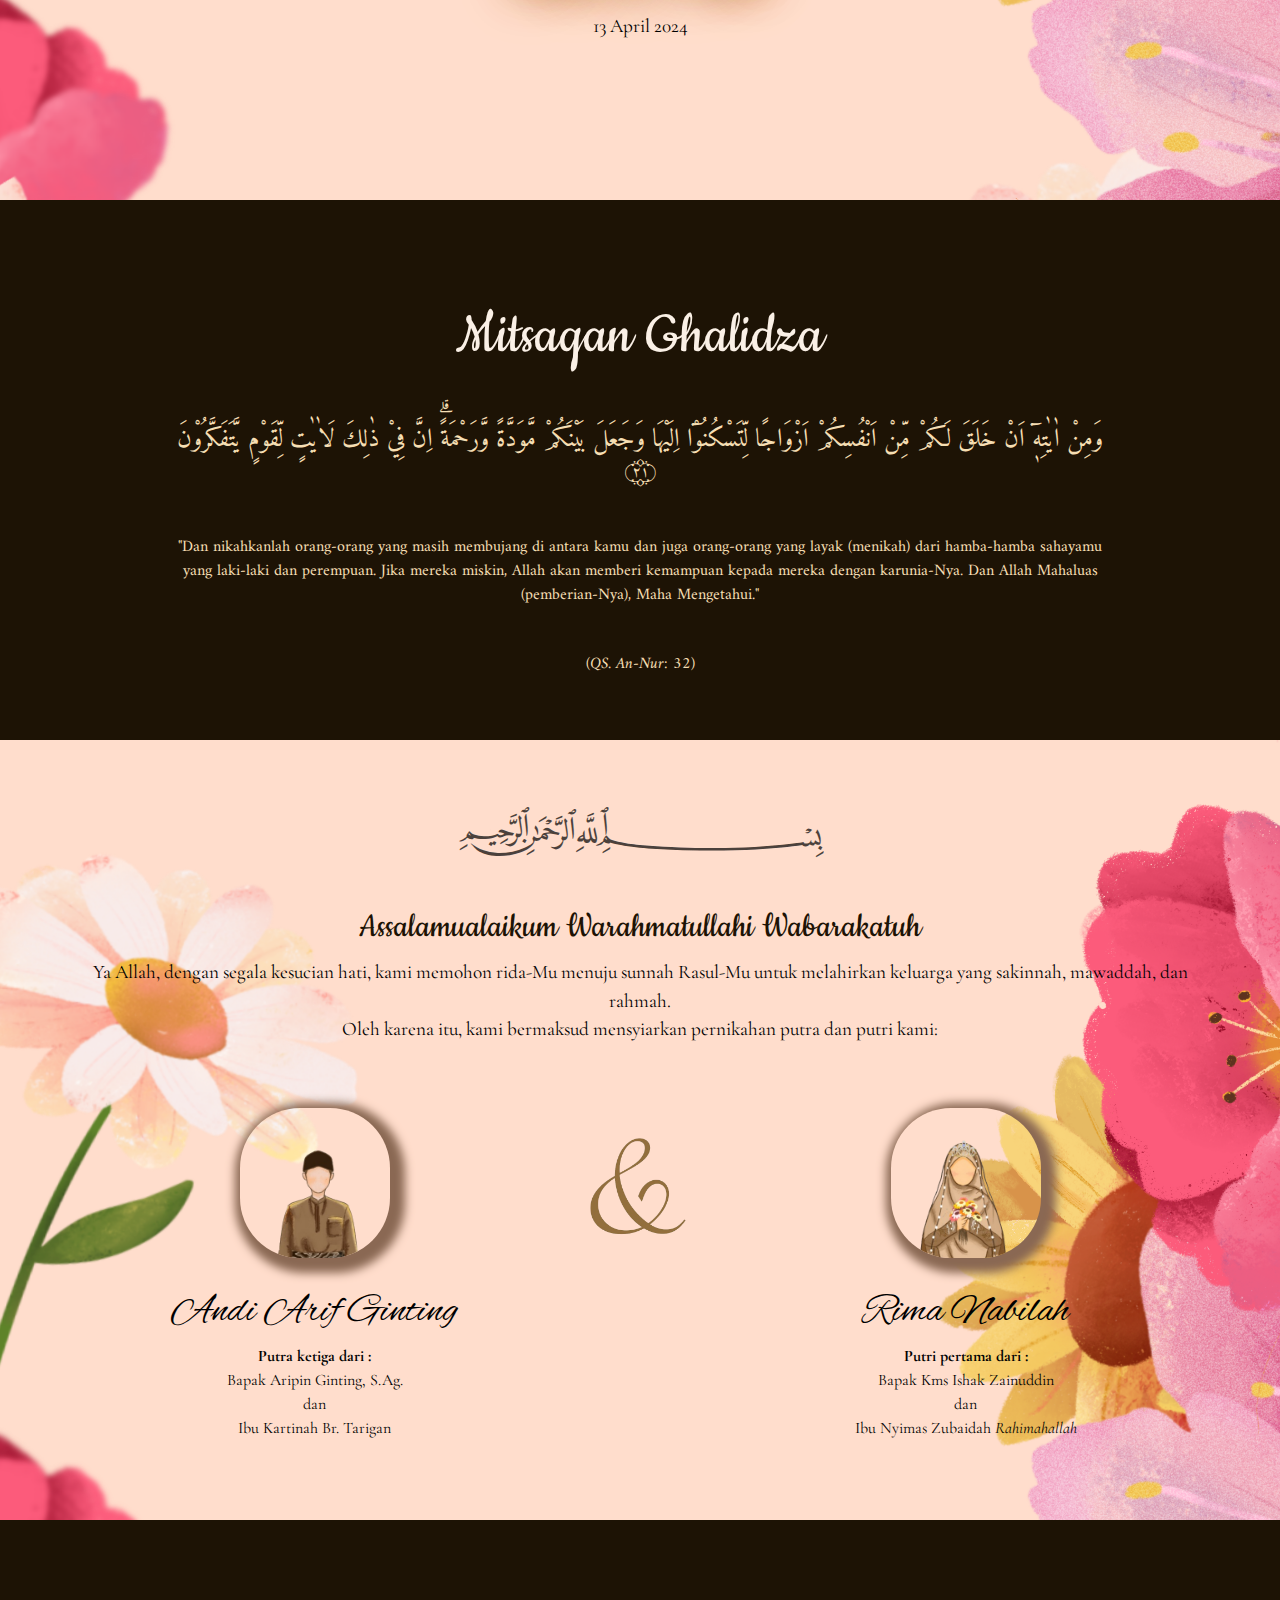
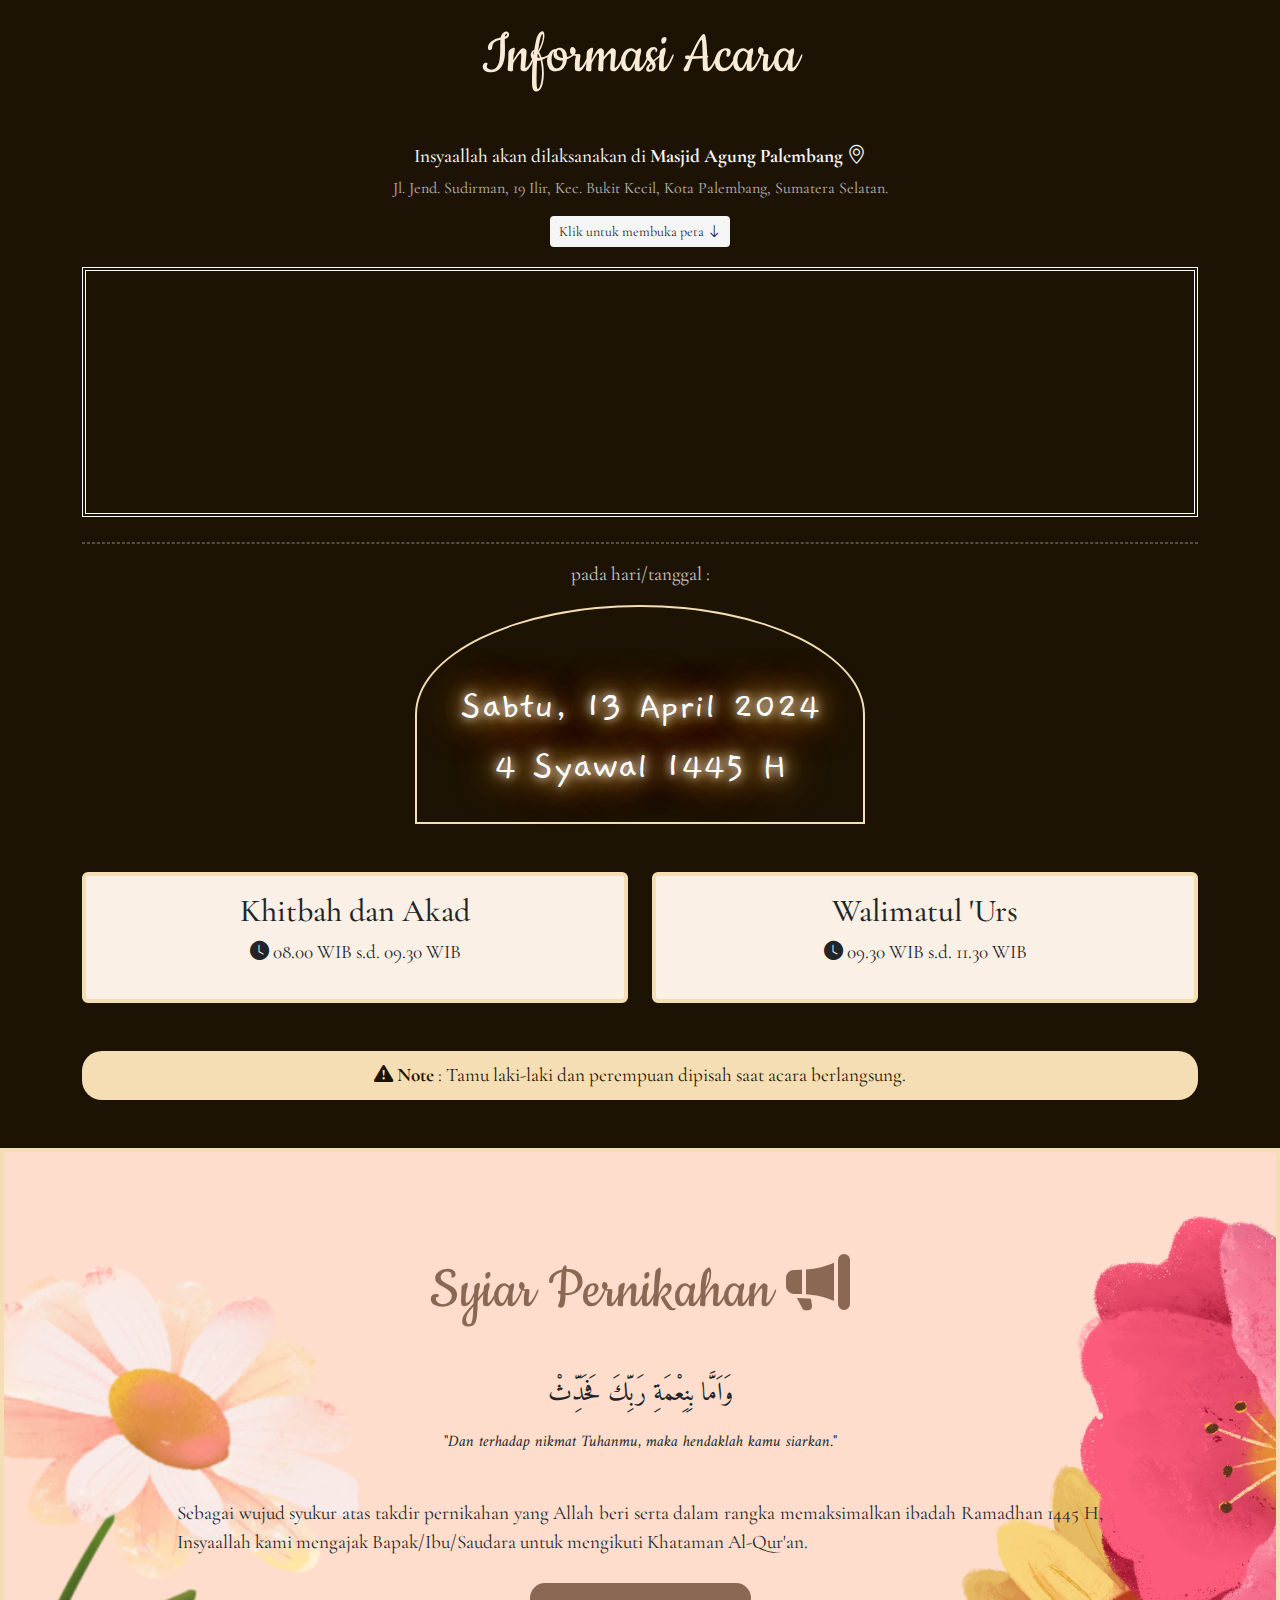
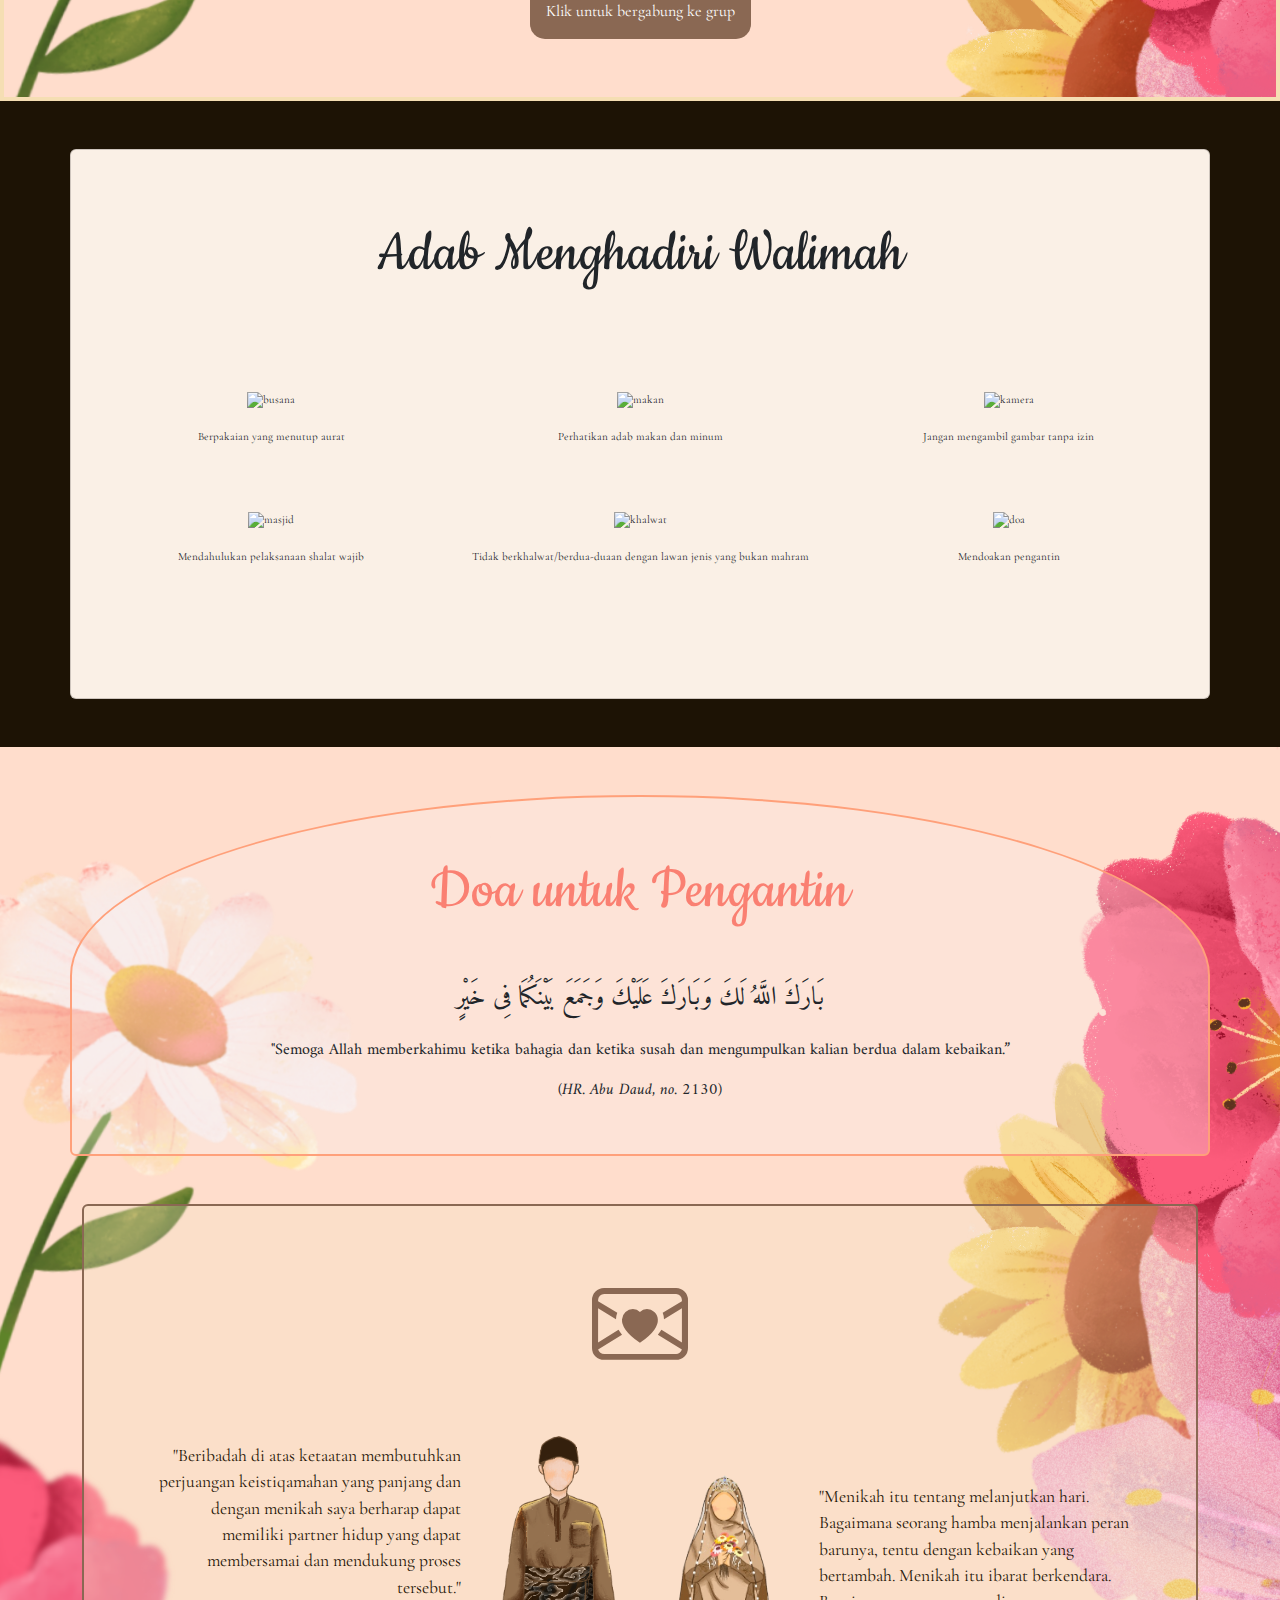
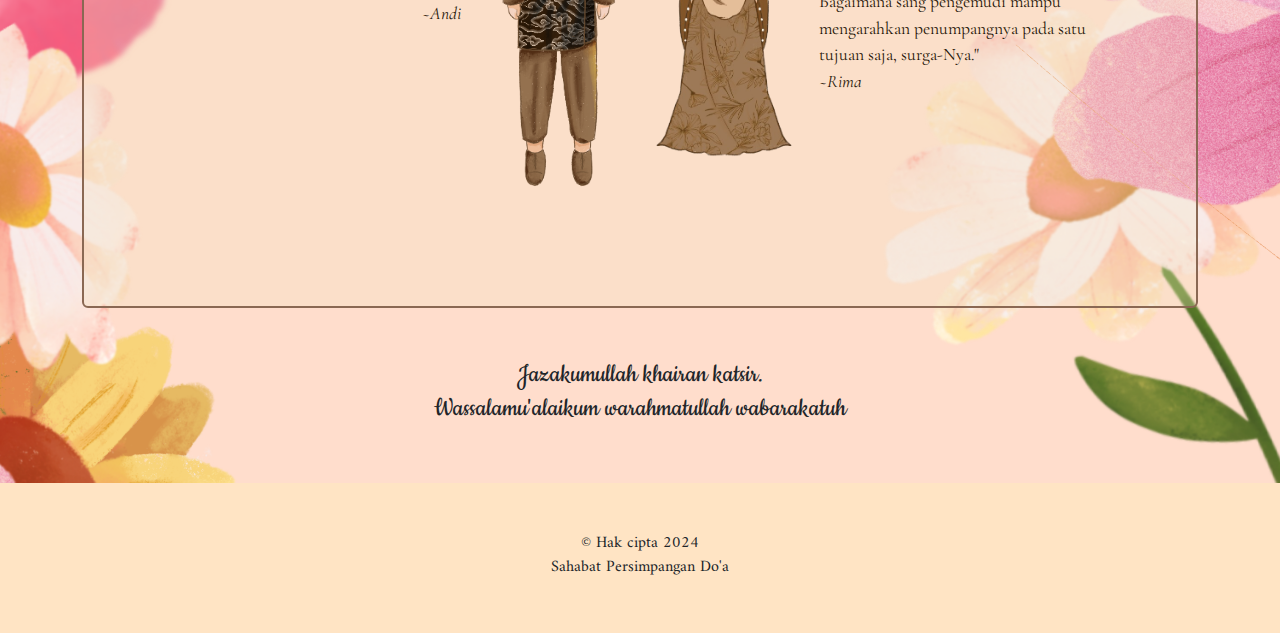
==== commit fc5c5700: "update rima" ====
--- a/rima/index.html
+++ b/rima/index.html
@@ -24,7 +24,7 @@
 
 <body>
   <section id="hero"
-    class="hero w-100 h-100 p-3 mx-auto text-center d-flex justify-content-center align-items-center text-white">
+    class="hero w-100 h-100 p-3 mx-auto text-center d-flex justify-content-center align-items-center text-black">
     <main>
       <h4>Undangan Pernikahan</h4>
       <h1>Andi & Rima</h1>
@@ -93,7 +93,7 @@
             </p>
           </div>
           <div class="and col-md-2 col-12 justify-content-center">
-            <img src="assets/and2.png" alt="">
+            <img src="assets/and.png" alt="">
           </div>
           <div class="mempelai col-md-5 col-12">
             <!-- ukuran foto 400x400px -->
@@ -226,50 +226,50 @@
   </section>
 
   <section id="enam" class="enam">
-    <div class="container">
-      <div class="row justify-content-center">
-        <div class="card text-center mt-5 mb-5">
+    <div id="doa" class="doa">
+      <div class="container">
+        <div class="row justify-content-center">
+          <div class="card text-center mt-5 mb-5">
+            <div class="card-body">
+              <h1 class="card-title">Doa untuk Pengantin</h1>
+              <p class="arab">بَارَكَ اللَّهُ لَكَ وَبَارَكَ عَلَيْكَ وَجَمَعَ بَيْنَكُمَا فِى خَيْرٍ
+              </p>
+              <p class="arti">"Semoga Allah memberkahimu ketika bahagia dan ketika susah dan mengumpulkan kalian berdua
+                dalam kebaikan.”</p>
+              <p class="ref">(HR. Abu Daud, no. 2130)</p>
+            </div>
+          </div>
+        </div>
+      </div>
+    </div>
+    <div id="doa" class="end">
+      <div class="container">
+        <div class="card">
           <div class="card-body">
-            <h1 class="card-title">Doa untuk Pengantin</h1>
-            <p class="arab">بَارَكَ اللَّهُ لَكَ وَبَارَكَ عَلَيْكَ وَجَمَعَ بَيْنَكُمَا فِى خَيْرٍ
-            </p>
-            <p class="arti">"Semoga Allah memberkahimu ketika bahagia dan ketika susah dan mengumpulkan kalian berdua
-              dalam kebaikan.”</p>
-            <p class="ref">(HR. Abu Daud, no. 2130)</p>
-          </div>
-        </div>
-      </div>
-    </div>
-  </section>
-
-  <section id="end" class="end">
-    <div class="container">
-      <div class="card mt-5 mb-5">
-        <div class="card-body">
-          <h1 class="card-title text-center"><i class="bi bi-envelope-heart"></i></h1>
-          <div class="col-12 ">
-            <div class="row align-items-center justify-content-center ">
-              <div class="col-md-6 col-12">
-                <div class="row ">
-                  <div class="col-md-9 col-6">
+            <h1 class="card-title text-center"><i class="bi bi-envelope-heart"></i></h1>
+            <div class="row justify-content-center align-items-center">
+              <div class="col-lg-6">
+                <div class="row">
+                  <div class="col-8">
                     <p class="text-end mt-5">"Beribadah di atas ketaatan membutuhkan perjuangan keistiqamahan yang
                       panjang dan dengan menikah saya berharap dapat memiliki partner hidup yang dapat membersamai dan
                       mendukung proses tersebut."
                       <br> ~<i>Andi</i>
                   </div>
-                  <div class="col-md-3 col-6">
+                  <div class="col-4">
                     <img src="assets/andi.PNG" alt="andi" class="img-responsive">
                   </div>
                 </div>
               </div>
-              <div class="col-md-6 col-12">
+              <div class="col-lg-6">
                 <div class="row">
-                  <div class="col-md-3 col-6">
+                  <div class="col-4">
                     <img src="assets/rima.png" alt="rima" class="img-responsive">
                   </div>
-                  <div class="col-md-9 col-6">
+                  <div class="col-8">
                     <p class="mt-5">"Menikah itu tentang melanjutkan hari. Bagaimana seorang hamba menjalankan
-                      peran barunya, tentu dengan kebaikan yang bertambah. Menikah itu ibarat berkendara. Bagaimana sang
+                      peran barunya, tentu dengan kebaikan yang bertambah. Menikah itu ibarat berkendara. Bagaimana
+                      sang
                       pengemudi mampu mengarahkan penumpangnya pada satu tujuan saja, surga-Nya."
                       <br> ~<i>Rima</i>
                   </div>
@@ -280,18 +280,13 @@
         </div>
       </div>
     </div>
-  </section>
-
-  <div class="container">
-    <div class="bab col-lg-12 text-center mb-5">
-      <h3>Jazakumullah khairan katsir. <br> Wassalamu'alaikum warahmatullah wabarakatuh</h3>
-    </div>
-  </div>
-
-
-</body>
-
-<footer>
+    <div id="salam" class="salam">
+      <div class="container col-lg-12 text-center">
+        <h3>Jazakumullah khairan katsir. <br> Wassalamu'alaikum warahmatullah wabarakatuh</h3>
+      </div>
+    </div>
+  </section>
+
   <div id="audio-container">
     <audio id="song" autoplay loop>
       <source src="assets/Pesan perubahan - Badr Al Hamoud.mp3" type="audio/mp3">
@@ -330,83 +325,10 @@
   <script src="https://code.jquery.com/jquery-3.7.1.min.js"
     integrity="sha256-/JqT3SQfawRcv/BIHPThkBvs0OEvtFFmqPF/lYI/Cxo=" crossorigin="anonymous"></script>
   <script src="scripts.js"></script>
-  <!-- <script>
-    simplyCountdown(".simply-countdown", {
-      year: 2024, // required
-      month: 4, // required
-      day: 13, // required
-      hours: 8, // Default is 0 [0-23] integer
-      minutes: 0, // Default is 0 [0-59] integer
-      seconds: 0, // Default is 0 [0-59] integer
-      words: {
-        //words displayed into the countdown
-        days: { singular: " hari", plural: "hari" },
-        hours: { singular: " jam", plural: "jam" },
-        minutes: { singular: " menit", plural: "menit" },
-        seconds: { singular: " detik", plural: "detik" },
-      },
-    });
-  </script>
-  <script>
-    // tombol buka + audio
-    const rootElement = document.querySelector(":root");
-    const hero = document.getElementById('hero');
-    const audioIconWrapper = document.querySelector('.audio-icon-wrapper');
-    const audioIcon = document.querySelector('.audio-icon');
-    const song = document.querySelector('#song');
-
-    function disableScroll() {
-      scrollTop = window.pageYOffset || document.documentElement.scrollTop;
-      scrollLeft = window.pageXOffset || document.documentElement.scrollLeft;
-
-      window.onscroll = function () {
-        window.scrollTo(scrollTop, scrollLeft);
-      }
-      rootElement.style.scrollBehavior = 'auto';
-    }
-
-    function enableScroll() {
-      window.onscroll = function () {
-      }
-      rootElement.style.scrollBehavior = 'smooth';
-      playAudio();
-    }
-
-    function playAudio() {
-      song.volume = 0.5;
-      audioIconWrapper.style.display = 'flex';
-      song.play();
-
-      isPlaying = 'true';
-    }
-
-    audioIconWrapper.onclick = function () {
-      if (isPlaying) {
-        song.pause();
-        audioIcon.classList.remove('bi-play-circle');
-        audioIcon.classList.add('bi-pause-circle');
-      } else {
-        song.play();
-        audioIcon.classList.add('bi-play-circle');
-        audioIcon.classList.remove('bi-pause-circle');
-      }
-
-      isPlaying = !isPlaying;
-    }
-
-    disableScroll();
-
-  </script>
-  <script>
-    const too = window.location.search;
-    const urlParams = new URLSearchParams(too);
-    const param = urlParams.get('to');
-    const upTo = param[0].toUpperCase() + param.substring(1);;
-    // const upTo = param.capitalizeFirstLetter();
-    document.getElementById('to').innerHTML = upTo + '  <i class="fa-solid fa-heart"></i>';
-    document.querySelector('#nama').value = upTo;
-  </script> -->
-
-</footer>
+
+
+</body>
+
+
 
 </html>--- a/rima/style.css
+++ b/rima/style.css
@@ -12,7 +12,7 @@
 body {
   font-size: 1.2rem;
   font-family: "Cormorant Garamond", sans-serif;
-  /* background-image: url(assets/bg_bunga2.jpeg); */
+  background-image: url(assets/bg_bunga3.jpeg);
 }
 
 .arab {
@@ -36,9 +36,8 @@
 .hero {
   min-height: 100vh;
   background-color: var(--semi-black);
-  background-image: url(assets/bg_bunga2.jpeg);
-  width: 100%;
-  /* opacity: 0.5; */
+  background-image: url(assets/bg_bunga3.PNG);
+  background-size: 100%;
 }
 
 .hero .card {
@@ -48,7 +47,7 @@
 
 .hero h4 {
   font-size: 1.6rem;
-  color: goldenrod;
+  color: var(--brown);
   font-family: "Cookie", cursive;
   /* opacity: 1 !important; */
 }
@@ -74,12 +73,22 @@
   color: goldenrod;
 }
 
+/* @keyframes heroIlang {
+  from {
+    display: block;
+  }
+  to {
+    display: none;
+  }
+} */
+
 /* section */
 
 .satu {
   min-height: 100vh;
-  background-color: whitesmoke;
-  /* background-image: url(assets/bg_bunga2.jpeg); */
+  /* background-color: whitesmoke; */
+  background-image: url(assets/bg_bunga3.PNG);
+  background-size: 100%;
   /* opacity: 0.5; */
   /* padding-top: 40px;
   padding-bottom: 40px; */
@@ -88,17 +97,19 @@
 .satu h4 {
   font-size: 2rem;
   font-family: "Cookie", cursive;
+  color: var(--brown);
 }
 
 .satu h1 {
   font-family: "Alex Brush";
   font-size: 3rem;
-  color: var(--brown);
+  color: var(--semi-black);
   text-shadow: var(--text-shadow);
 }
 
 .satu img {
-  border: 4px double beige !important;
+  /* border: 4px double wheat !important; */
+  box-shadow: 5px 5px 10px 10px var(--brown);
 }
 
 .dua {
@@ -110,14 +121,14 @@
 .dua h1 {
   font-size: 4rem;
   font-family: "Cookie", cursive;
-  color: beige;
+  color: linen;
   margin: 50px;
 }
 
-/* .tiga {
-  background-image: url(assets/bg_bunga2.jpeg);
-  width: 100%;
-} */
+.tiga {
+  background-image: url(assets/bg_bunga3.PNG);
+  background-size: 100%;
+}
 
 .tiga .couple {
   margin-top: 100px;
@@ -152,7 +163,7 @@
   border-bottom-left-radius: 50px;
   border-top-right-radius: 50px;
   border-bottom-right-radius: 50px; */
-  box-shadow: 5px 5px 10px 10px beige;
+  box-shadow: 5px 5px 10px 10px var(--brown);
 }
 
 .tiga .bismillah {
@@ -185,8 +196,8 @@
 }
 
 .empat .card {
-  background-color: bisque;
-  border: 2px solid white;
+  background-color: linen;
+  border: 4px solid wheat;
 }
 
 .empat .tgl {
@@ -204,7 +215,8 @@
 
 .empat .tgl p {
   font-family: "Gaegu", cursive;
-  font-size: 2rem;
+  font-style: oblique 1;
+  font-size: 2.5rem;
   /* margin: 5px; */
   text-shadow: var(--text-shadow);
   margin-top: 50px;
@@ -239,7 +251,10 @@
 }
 
 .syiar {
-  background-color: antiquewhite;
+  /* background-color: linen; */
+  background-image: url(assets/bg_bunga3.PNG);
+  background-size: 100%;
+  border: 4px solid wheat;
 }
 
 .syiar h1 {
@@ -263,7 +278,11 @@
 
 .lima {
   background-color: var(--semi-black);
-  /* background-image: url(assets/bg_bunga2.jpeg); */
+  /* background-image: url(assets/bg_bunga3.PNG); */
+}
+
+.lima .card {
+  background-color: linen;
 }
 
 .lima .adab {
@@ -284,39 +303,38 @@
   padding: 0;
 }
 
-/* .enam {
-  background-image: url(assets/bg_bunga2.jpeg);
-} */
-
-.enam .card {
-  border: 2px solid var(--semi-black);
+.enam {
+  background-image: url(assets/bg_bunga3.PNG);
+  background-size: 100%;
+}
+
+.enam .doa .card {
+  border: 2px solid lightsalmon;
   border-top-left-radius: 50%;
   border-top-right-radius: 50%;
   padding: 20px;
-}
-
-.enam h1 {
+  background-color: rgb(247, 242, 241, 0.3);
+}
+
+.enam .doa h1 {
+  color: salmon;
   font-family: "Cookie", cursive;
   font-size: 4rem;
   margin-top: 20px;
 }
 
-/* .end {
-  background-image: url(assets/bg_bunga2.jpeg);
-} */
-
-.end .card {
-  background-color: antiquewhite;
-  border: 2px dotted var(--brown);
+.enam .end .card {
+  background-color: rgba(241, 227, 197, 0.3);
+  border: 2px solid var(--brown);
   padding: 50px;
 }
 
-.end h1 {
+.enam .end h1 {
   font-size: 6rem;
   color: #8a6853;
 }
 
-.end p {
+.enam .end p {
   font-size: 1.1rem;
   color: var(--semi-black);
 }
@@ -329,9 +347,11 @@
   /* box-shadow: 5px 5px 10px 10px beige; */
 }
 
-/* .end .rima {
-  margin-top: 4rem;
-} */
+.enam .salam {
+  font-family: "Cookie", cursive;
+  padding: 50px;
+  /* margin-bottom: 50px; */
+}
 
 .audio-icon-wrapper {
   width: 4rem;
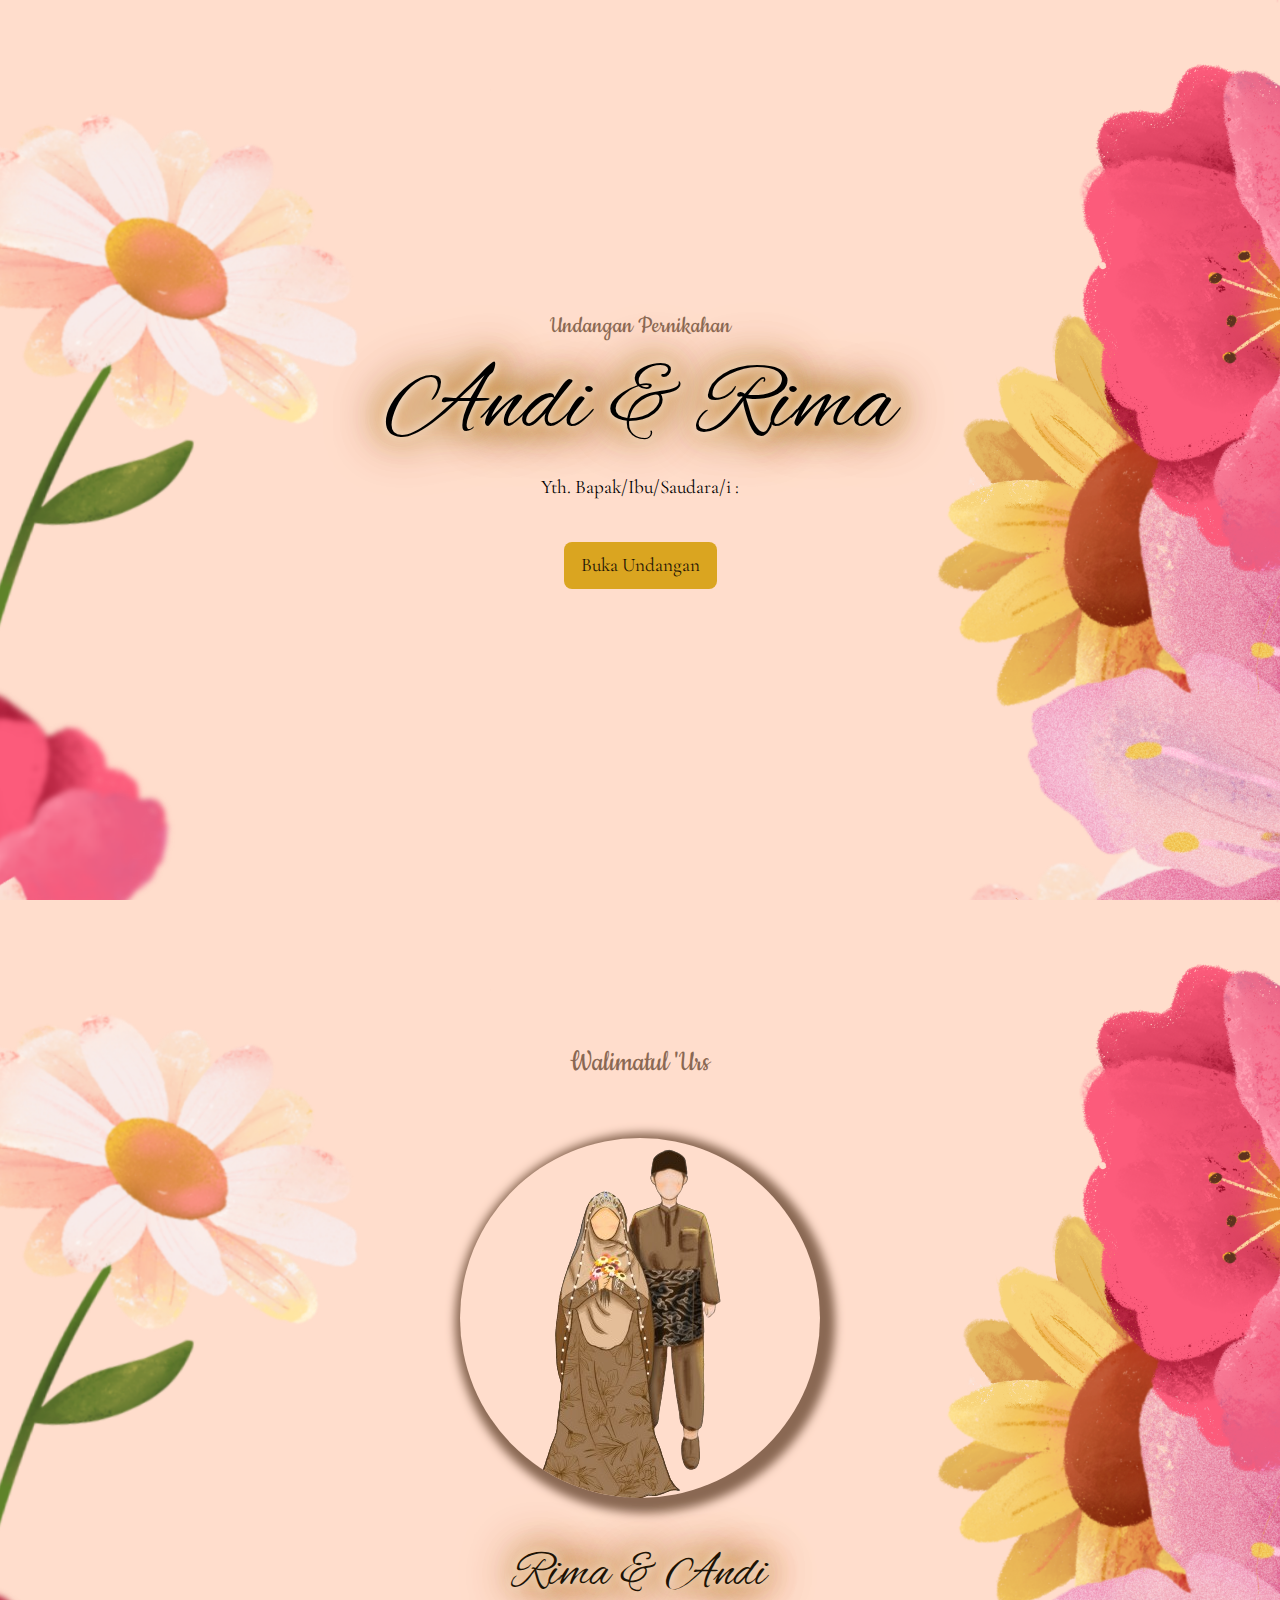
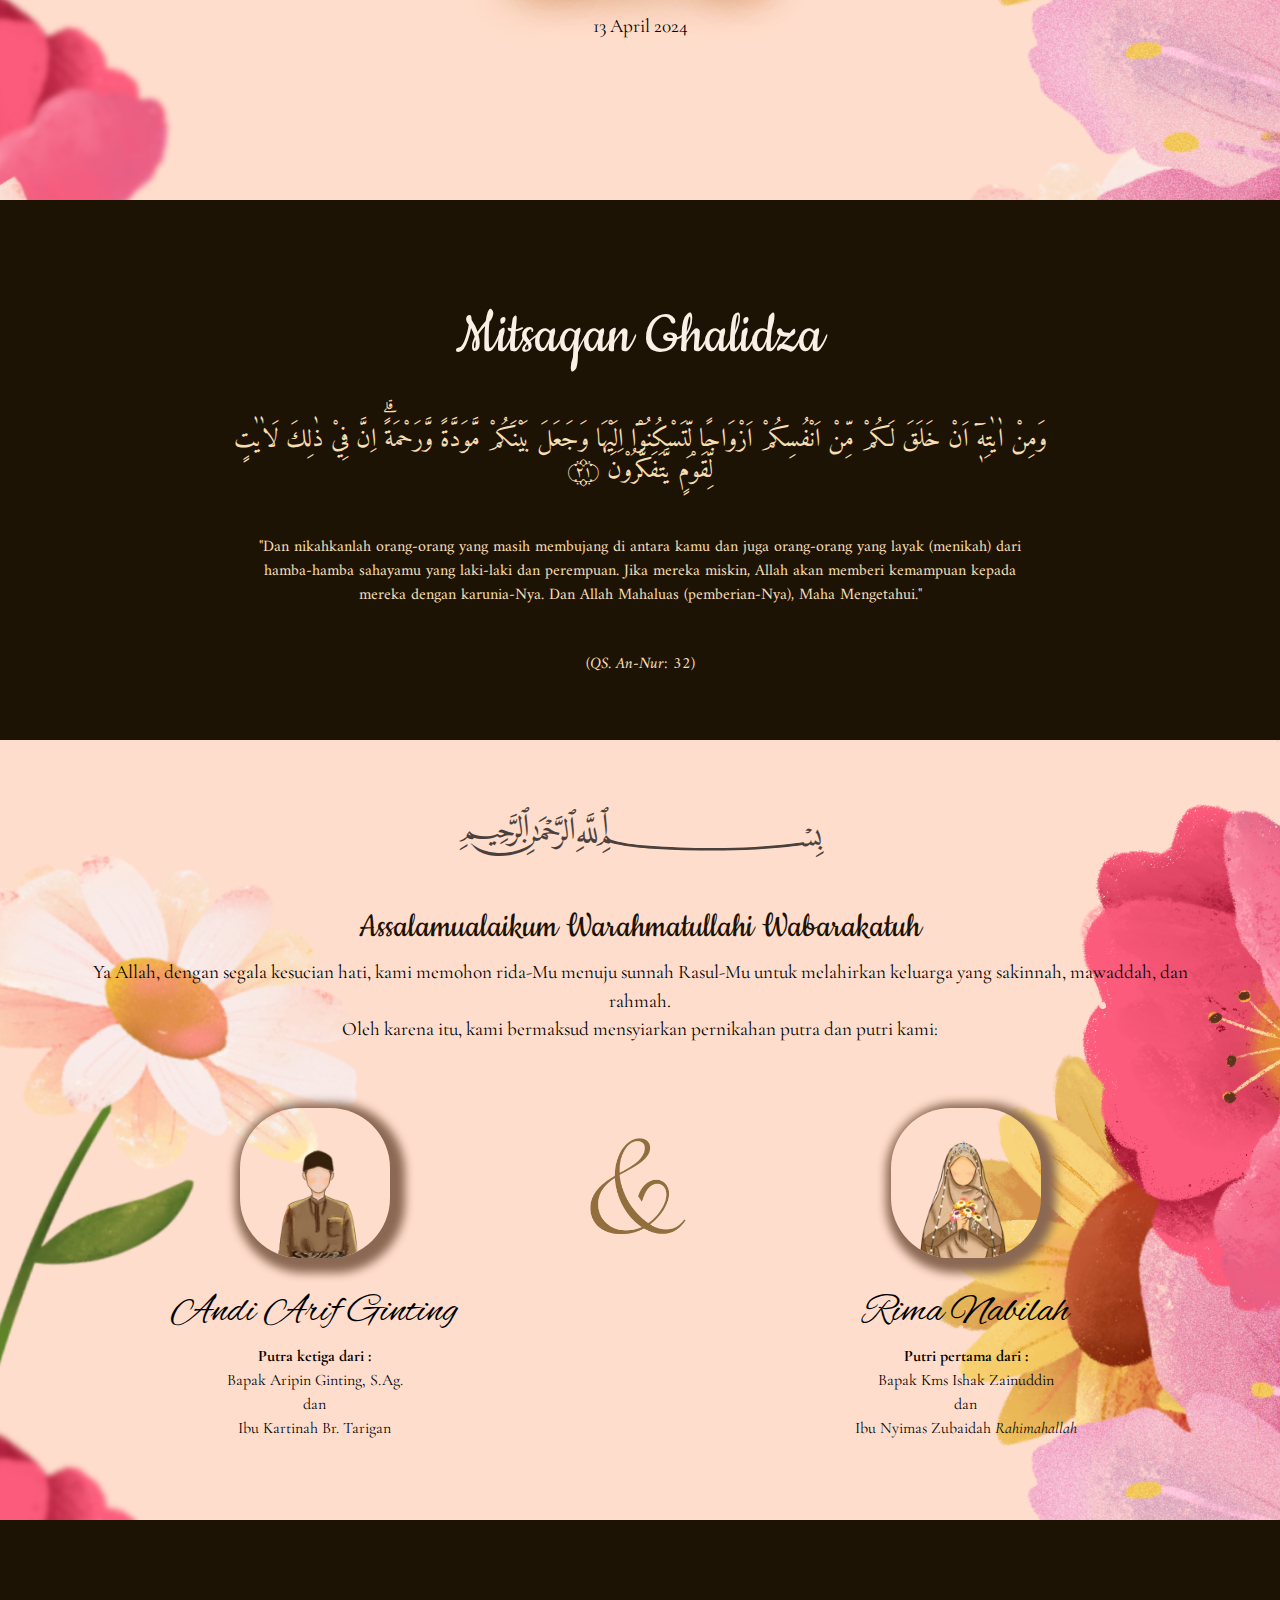
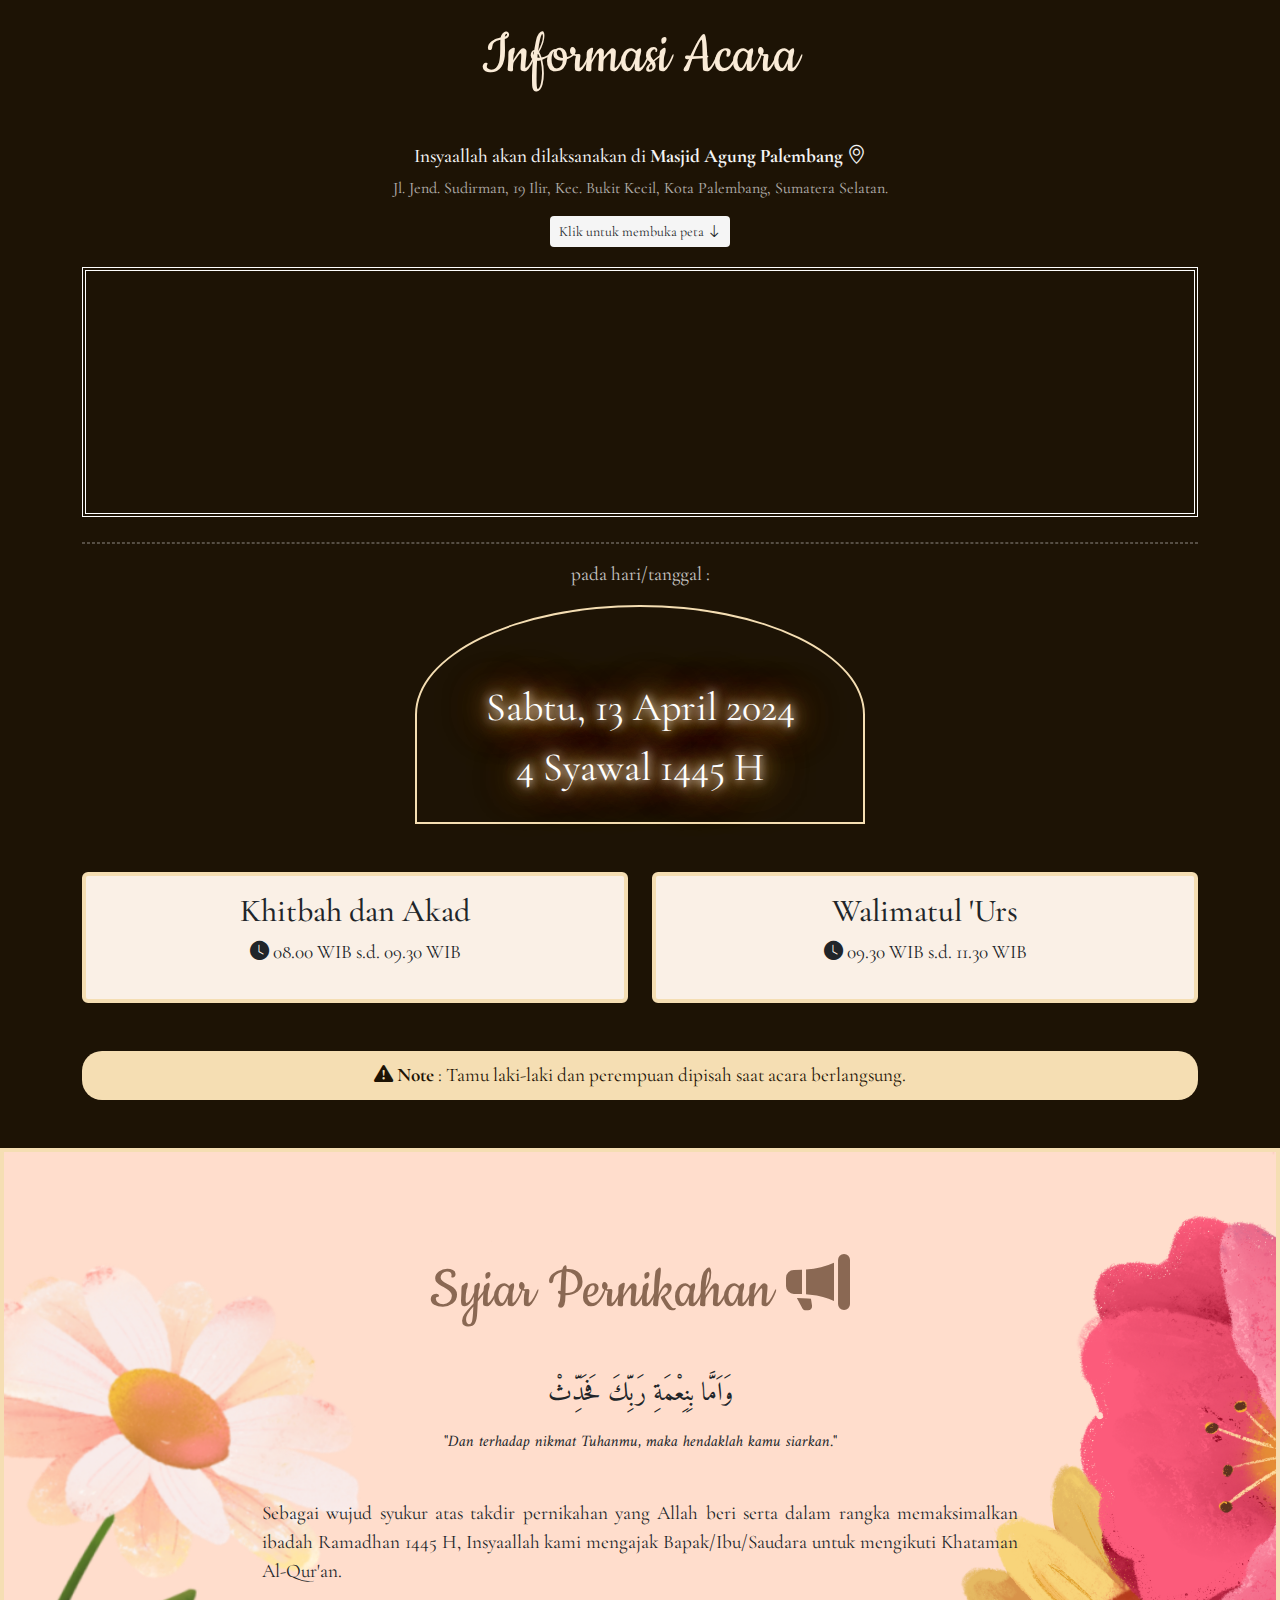
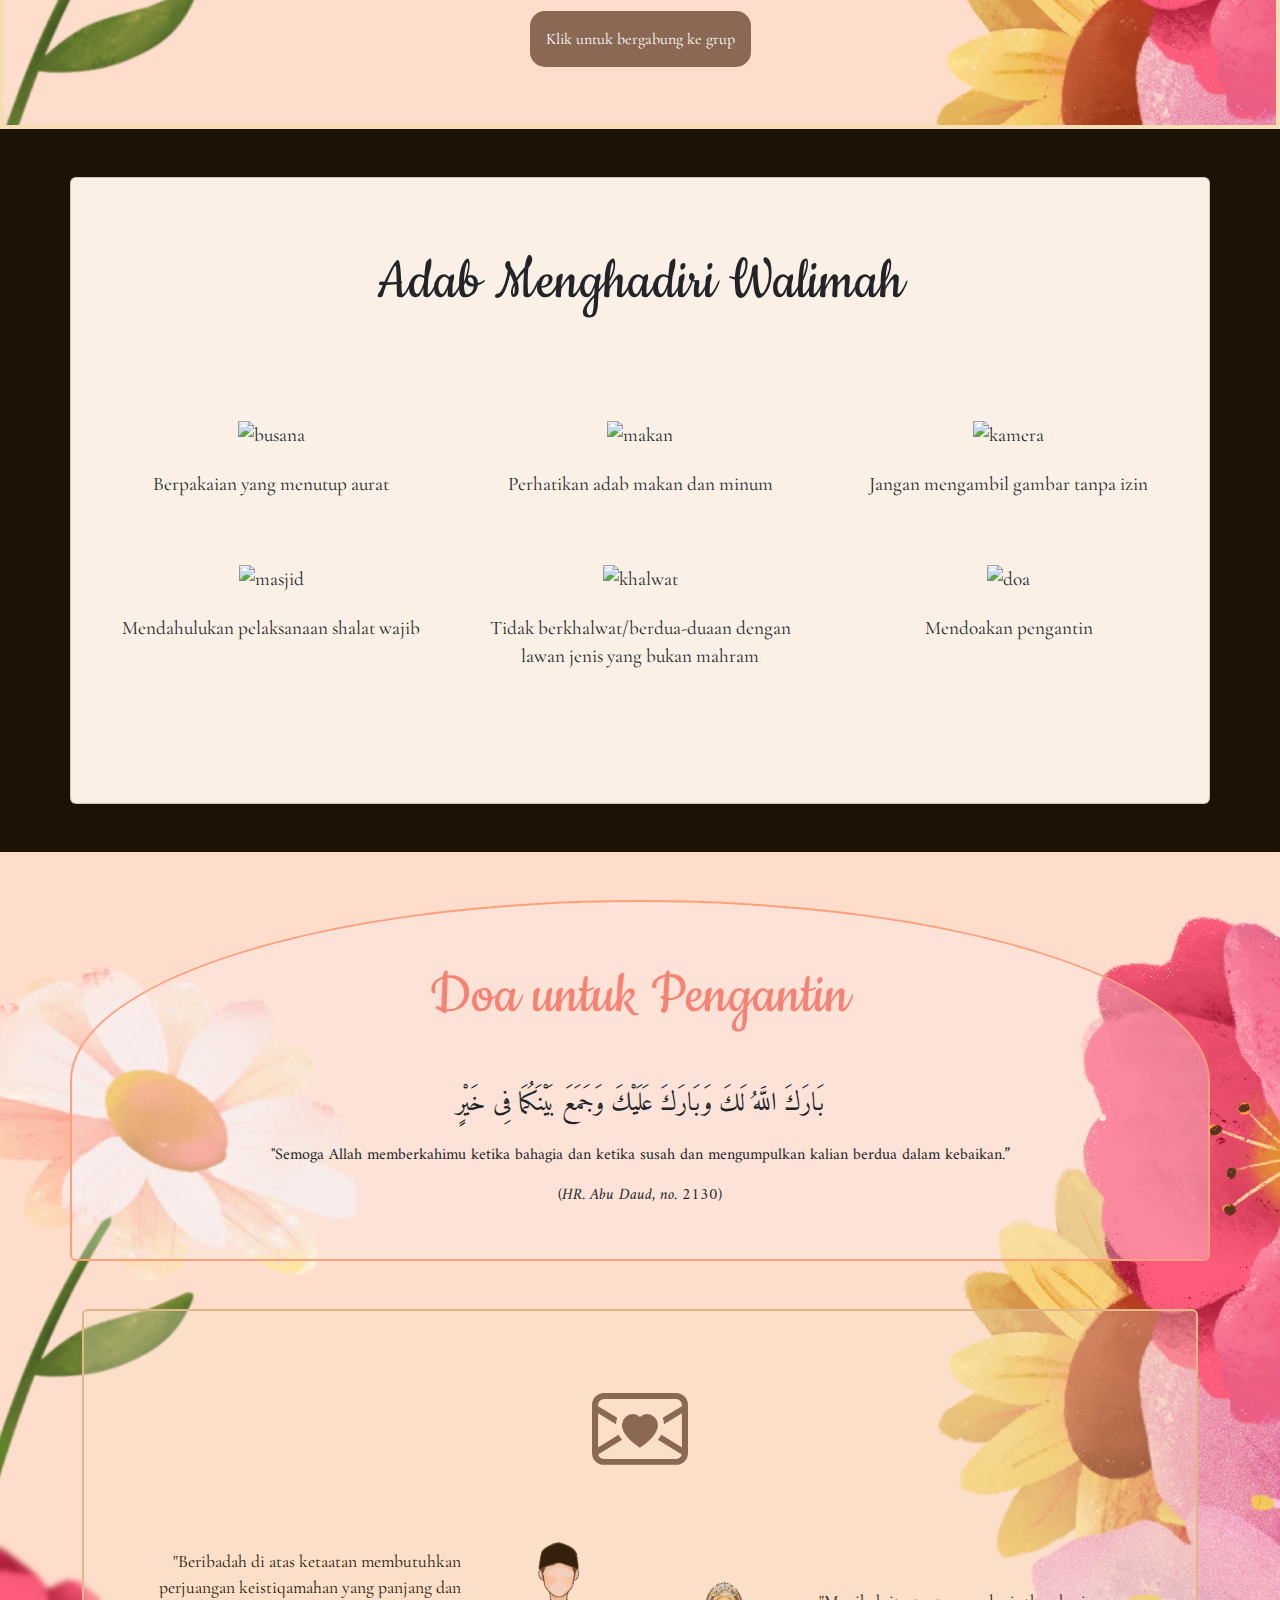
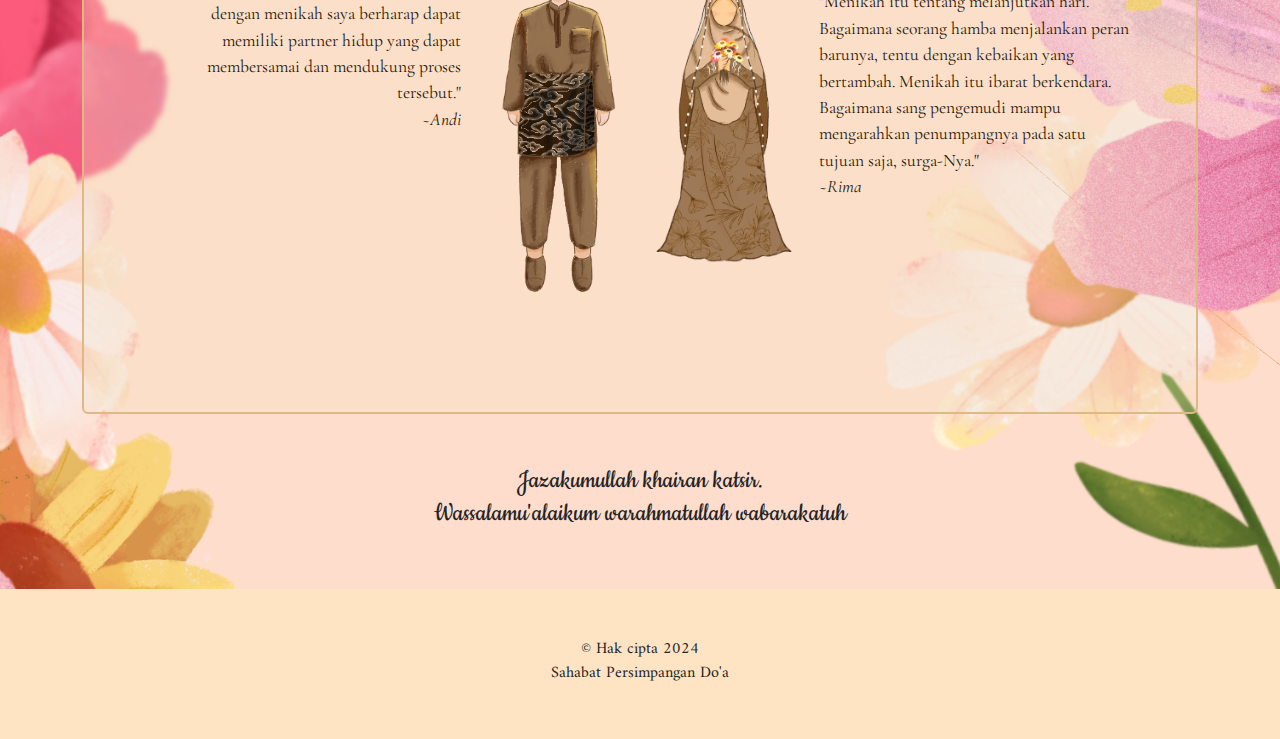
==== commit 180894fd: "fix padding" ====
--- a/rima/index.html
+++ b/rima/index.html
@@ -133,9 +133,13 @@
           <hr class="divider">
 
           <p style="opacity: 0.8;">pada hari/tanggal : </p>
-          <div class="tgl mx-auto align-items-center">
-            <p>Sabtu, 13 April 2024 <br>
-              4 Syawal 1445 H</p>
+          <div class="container">
+            <div class="row">
+              <div class="tgl mx-auto align-items-center">
+                <p>Sabtu, 13 April 2024 <br>
+                  4 Syawal 1445 H</p>
+              </div>
+            </div>
           </div>
 
           <!-- jam acara -->
@@ -242,7 +246,7 @@
         </div>
       </div>
     </div>
-    <div id="doa" class="end">
+    <div id="end" class="end">
       <div class="container">
         <div class="card">
           <div class="card-body">
--- a/rima/countdown/simplyCountdown.theme.default.css
+++ b/rima/countdown/simplyCountdown.theme.default.css
@@ -13,15 +13,15 @@
   justify-content: center;
   float: left;
   margin: 15px;
-  background: lightgoldenrodyellow;
-  box-shadow: 0 1px 3px rgba(0, 0, 0, 0.12), 0 1px 2px rgba(0, 0, 0, 0.24);
+  background: linen;
+  box-shadow: 1px 2px 4px rgba(30, 29, 29, 0.5), 0 1px 2px rgba(0, 0, 0, 0.5);
   border-radius: 50%;
 }
 .simply-countdown > .simply-section .simply-amount,
 .simply-countdown > .simply-section .simply-word {
   display: block;
   text-align: center;
-  color: darkgoldenrod;
+  color: brown;
 }
 
 .simply-countdown > .simply-section .simply-amount {
--- a/rima/style.css
+++ b/rima/style.css
@@ -12,7 +12,7 @@
 body {
   font-size: 1.2rem;
   font-family: "Cormorant Garamond", sans-serif;
-  background-image: url(assets/bg_bunga3.jpeg);
+  /* background-image: url(assets/bg_bunga3.jpeg); */
 }
 
 .arab {
@@ -20,11 +20,15 @@
   font-family: "Amiri";
   margin-top: 50px;
   margin-bottom: 20px;
+  padding-left: 50px;
+  padding-right: 50px;
 }
 
 .arti {
   font-size: 1rem;
   font-family: "Amiri";
+  padding-left: 5rem;
+  padding-right: 5rem;
 }
 
 .ref {
@@ -214,7 +218,6 @@
 }
 
 .empat .tgl p {
-  font-family: "Gaegu", cursive;
   font-style: oblique 1;
   font-size: 2.5rem;
   /* margin: 5px; */
@@ -266,6 +269,8 @@
 
 .syiar .kegiatan {
   text-align: justify;
+  padding-left: 85px;
+  padding-right: 85px;
 }
 
 .syiar a {
@@ -286,7 +291,7 @@
 }
 
 .lima .adab {
-  font-size: 0.7rem;
+  font-size: 1.2rem;
   margin-top: 50px;
   margin-bottom: 100px;
 }
@@ -325,7 +330,7 @@
 
 .enam .end .card {
   background-color: rgba(241, 227, 197, 0.3);
-  border: 2px solid var(--brown);
+  border: 2px solid burlywood;
   padding: 50px;
 }
 
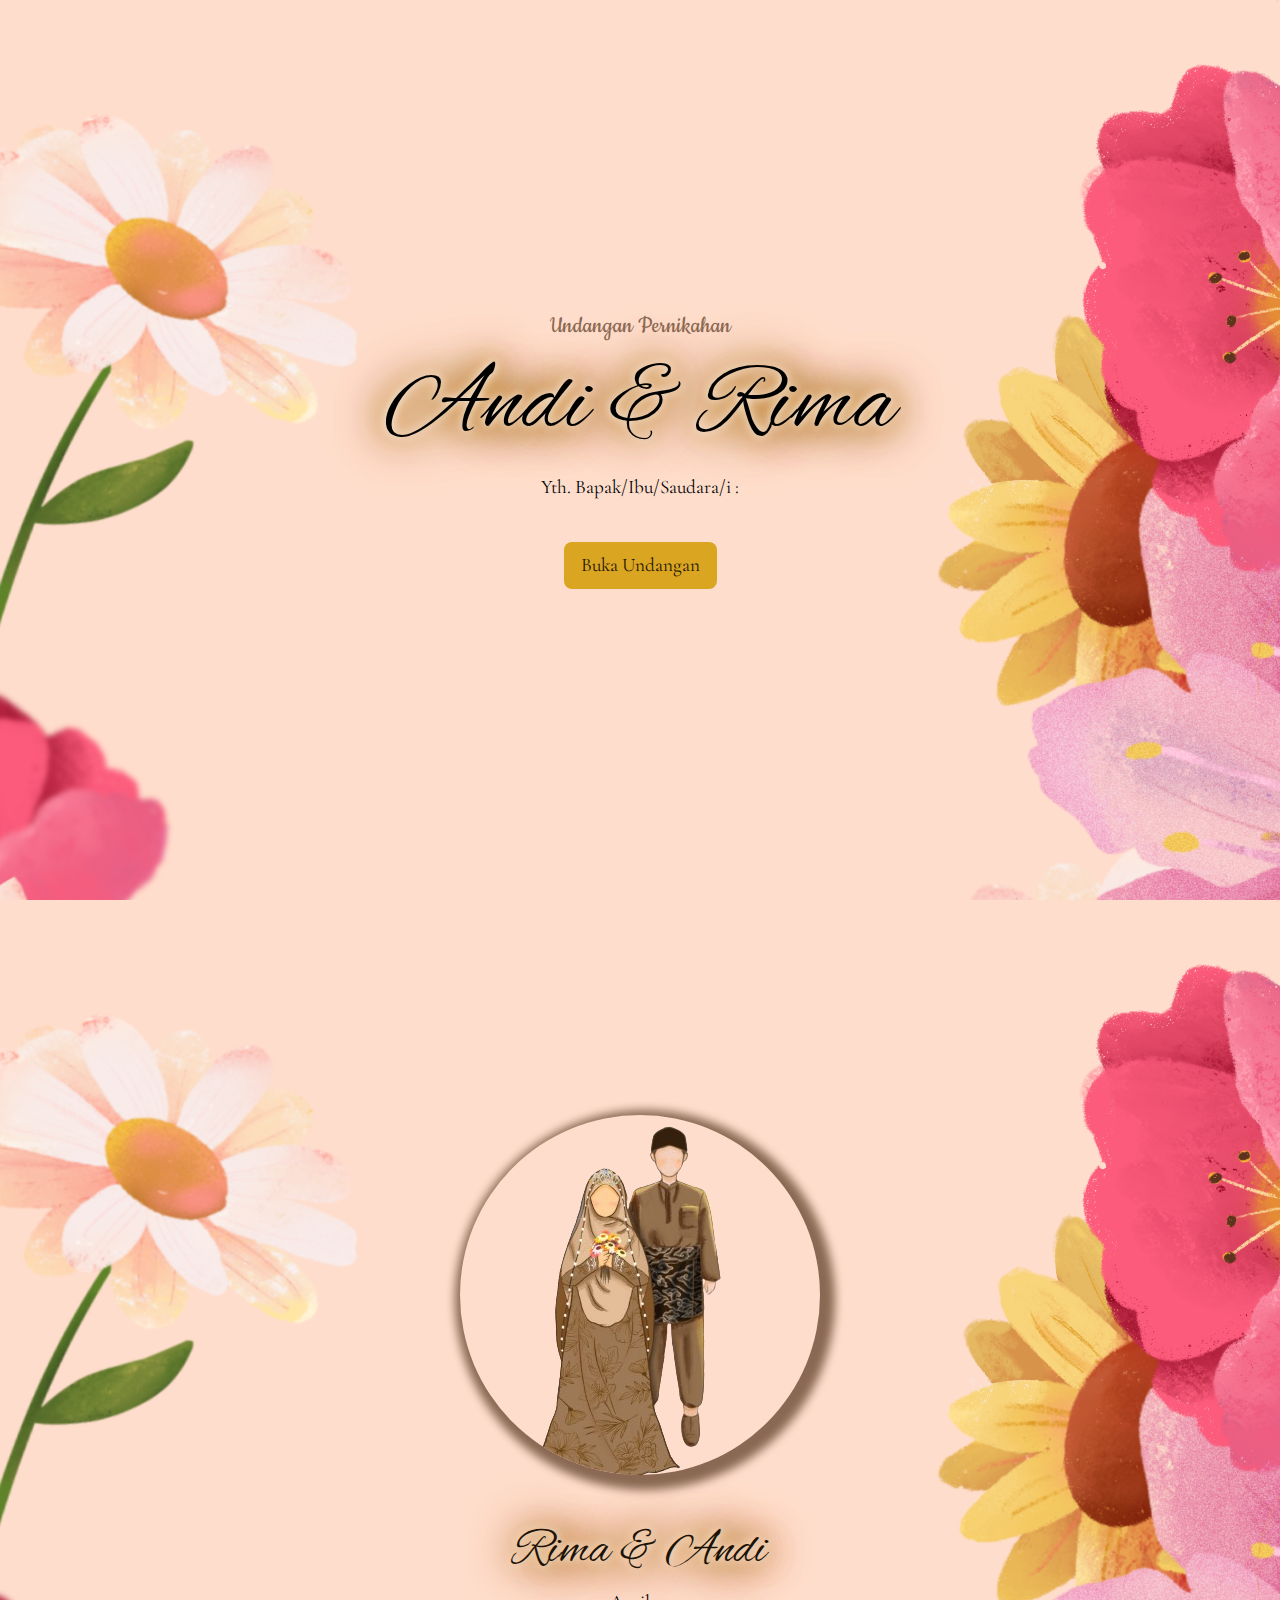
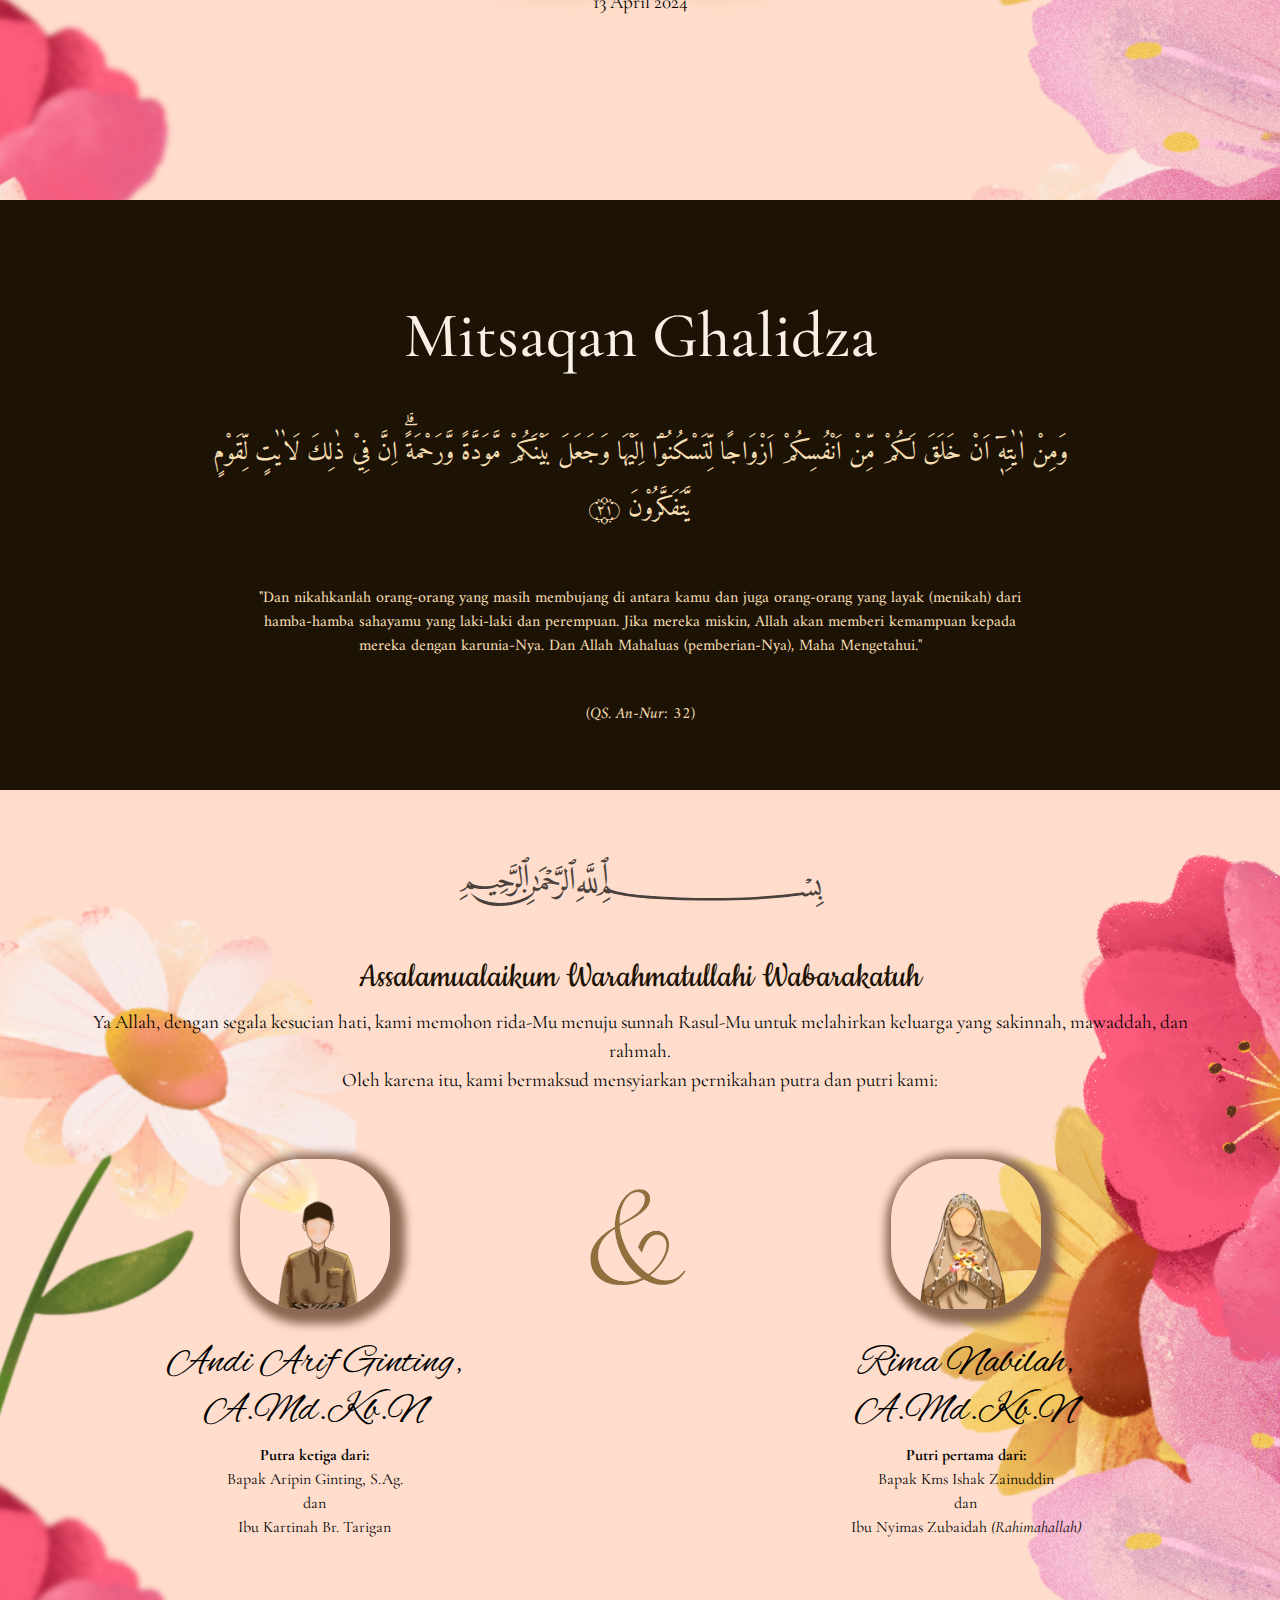
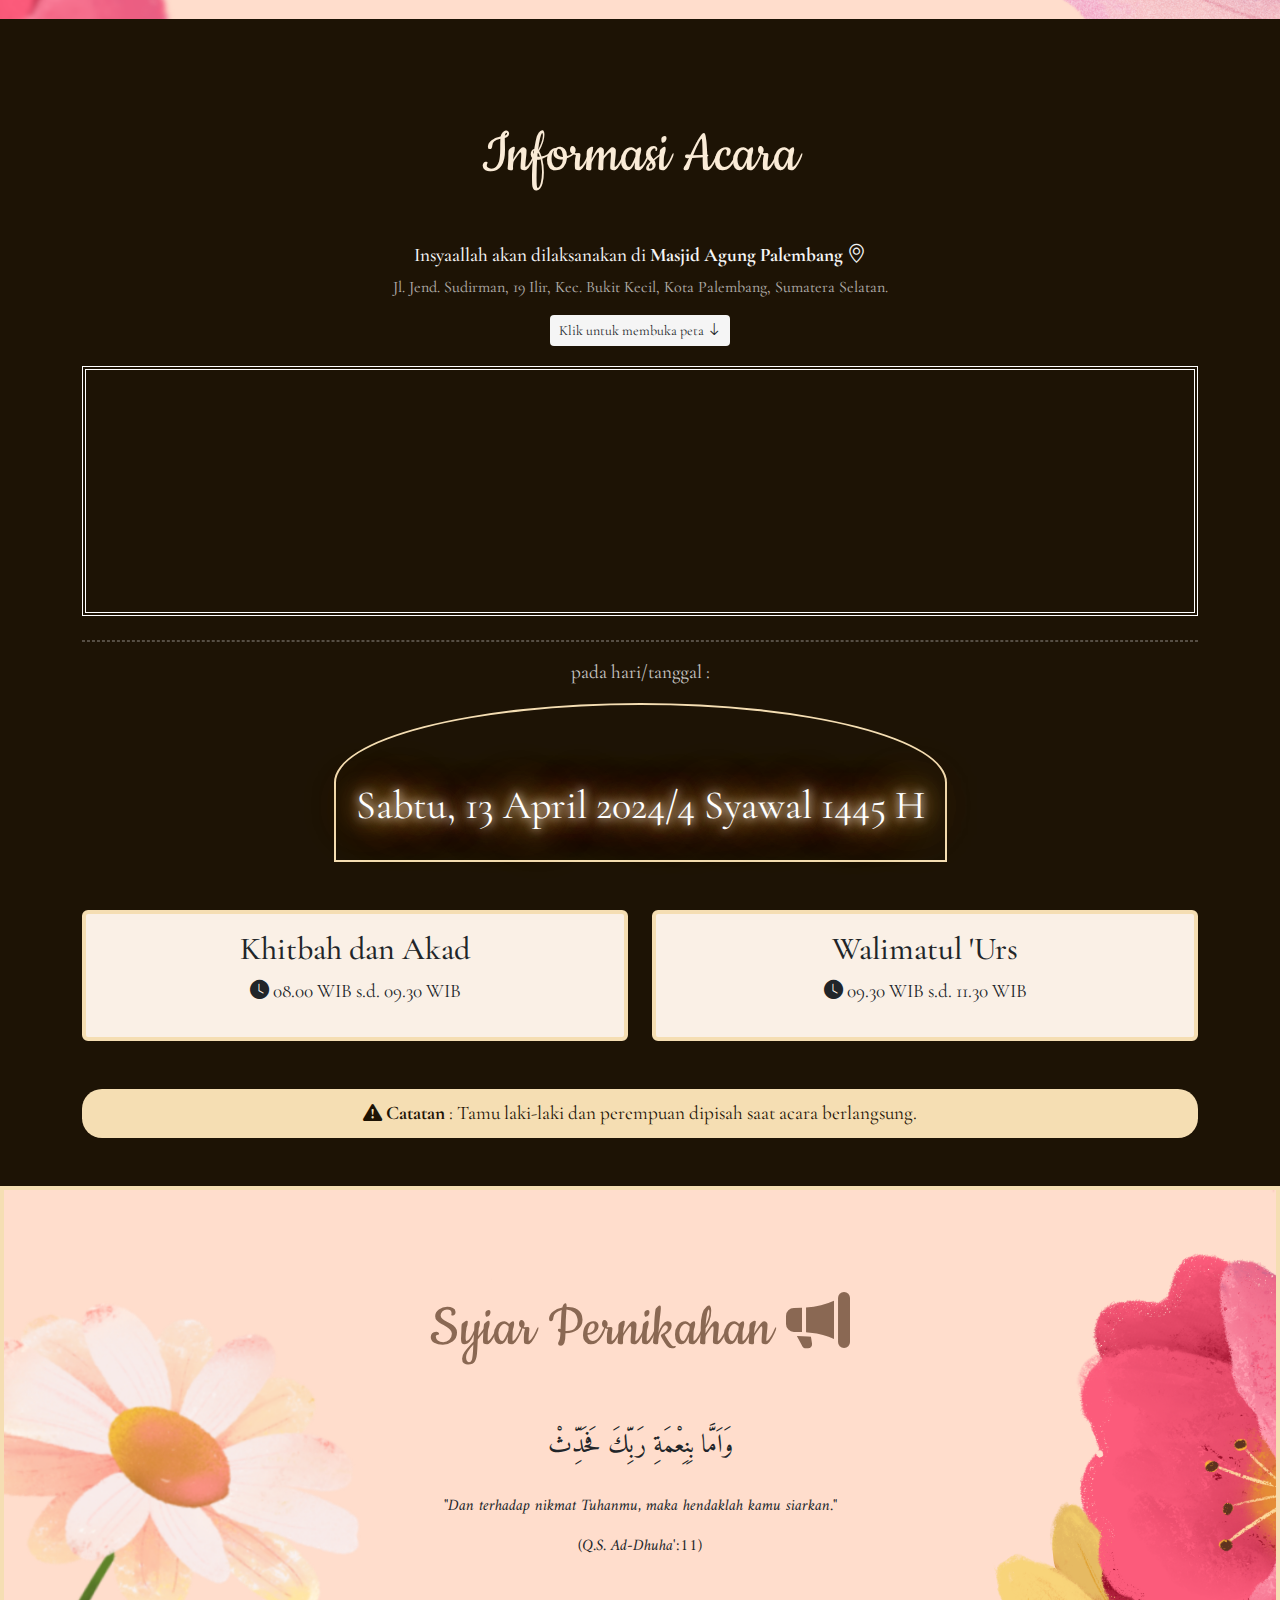
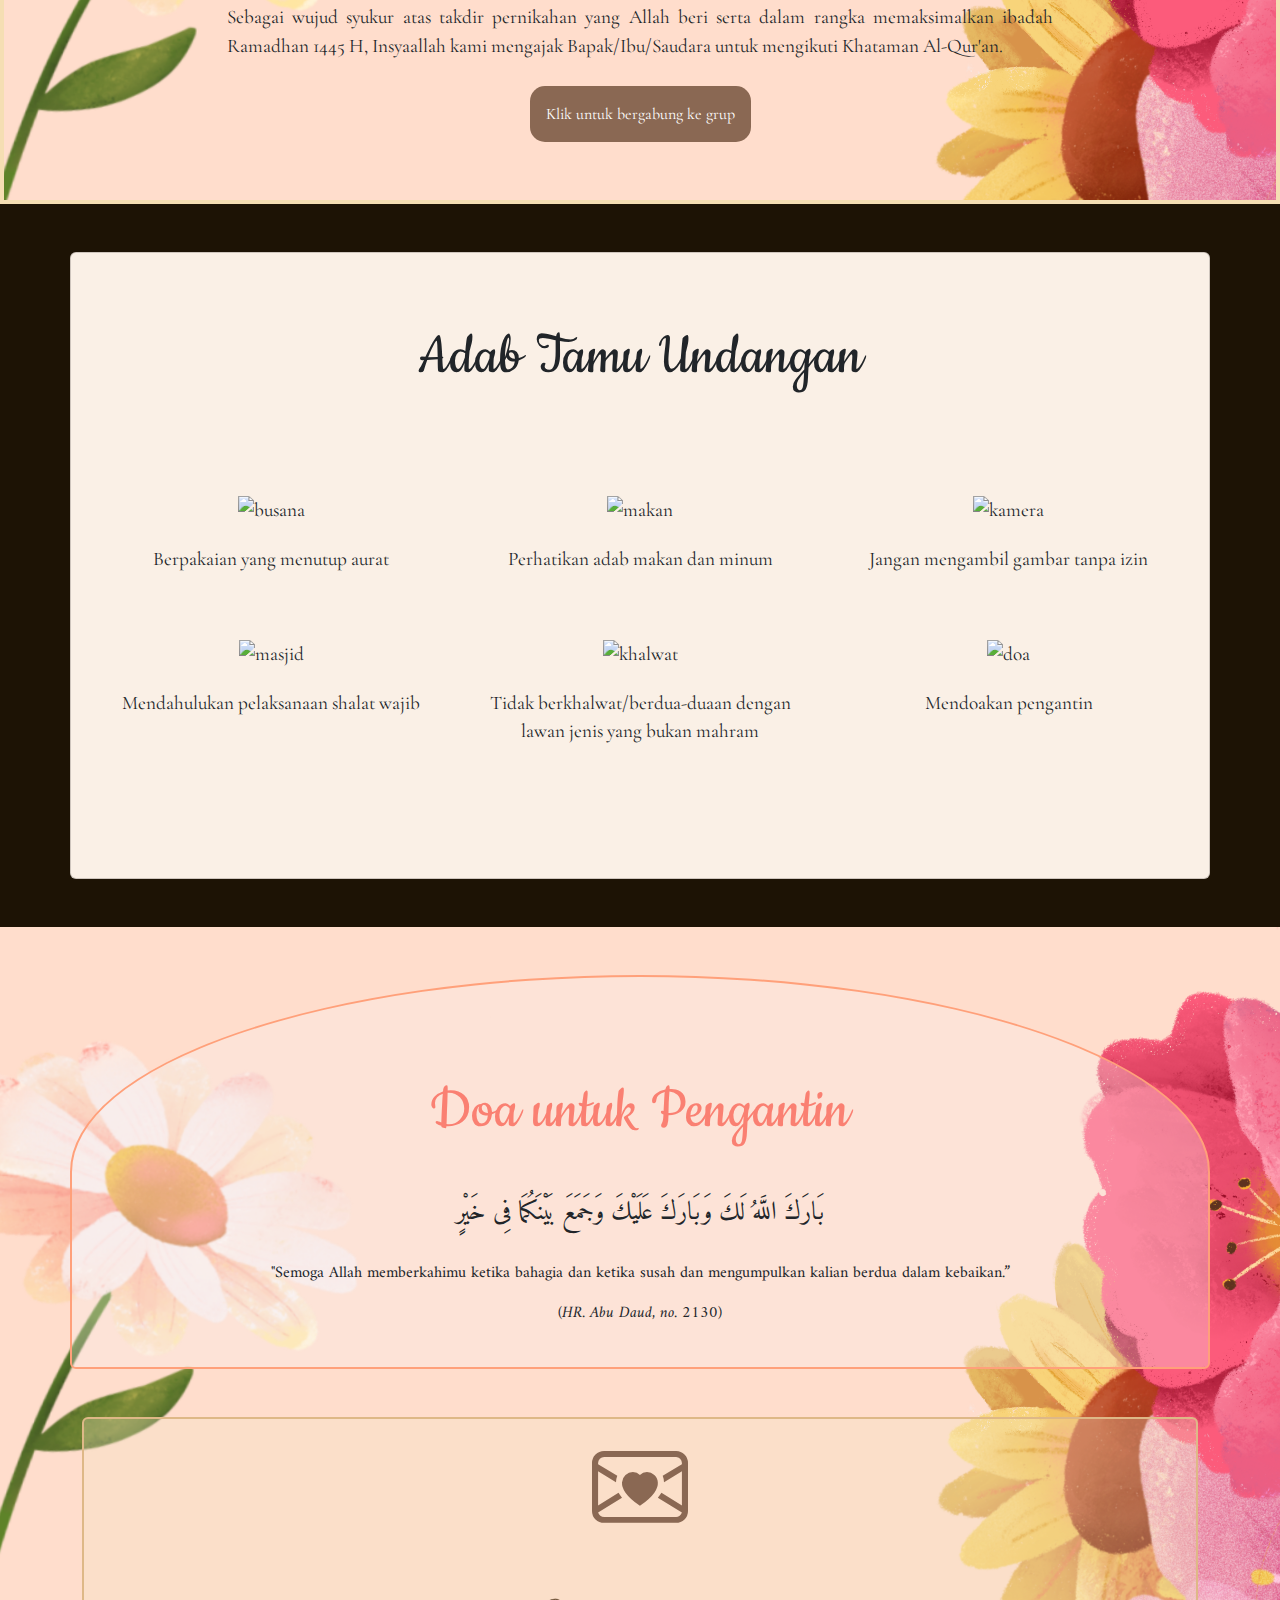
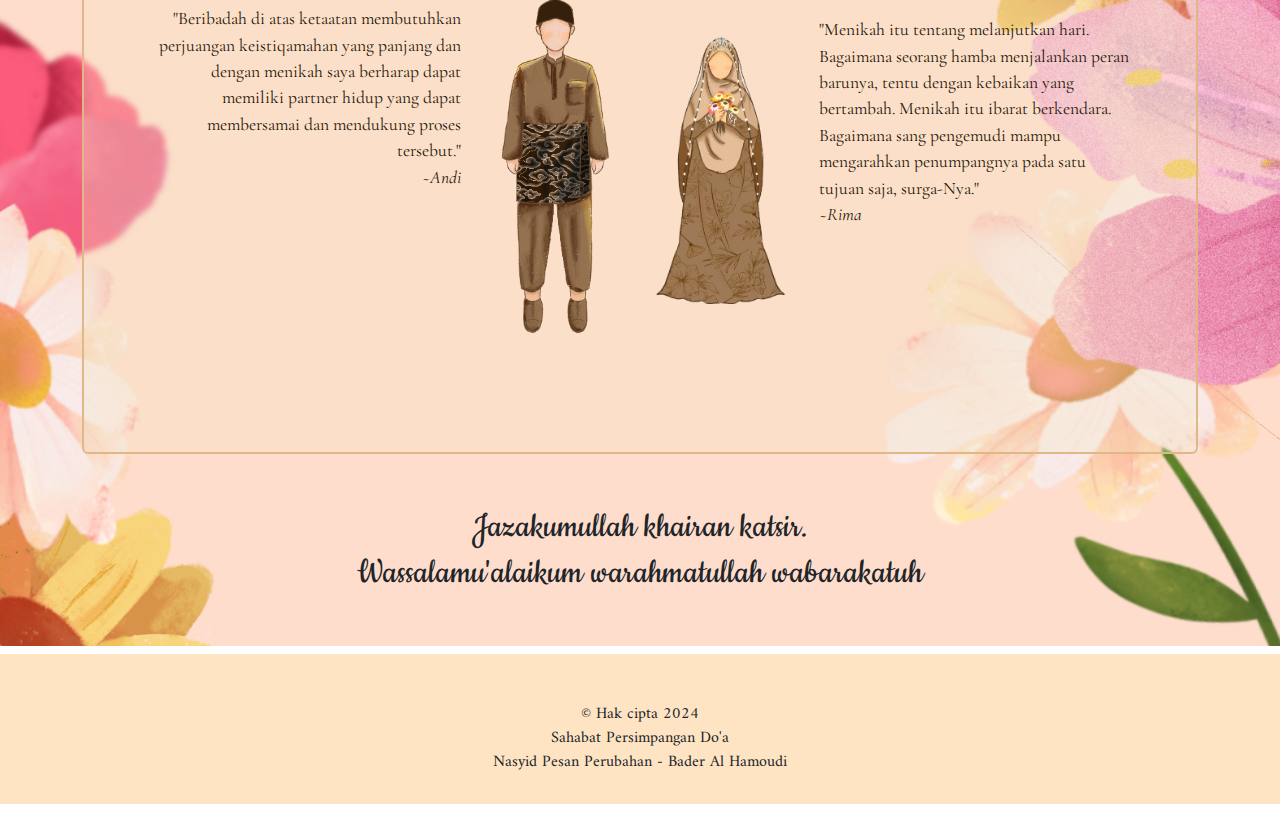
==== commit b3e25c82: "update undangan Rima" ====
--- a/rima/index.html
+++ b/rima/index.html
@@ -37,7 +37,7 @@
   <section id="satu"
     class="satu w-100 h-100 p-3 mx-auto text-center d-flex justify-content-center align-items-center text-black">
     <main>
-      <h4>Walimatul 'Urs</h4>
+      <!-- <h4>Walimatul 'Urs</h4> -->
       <img class="img-fluid rounded-circle mt-5 mb-5" src="assets/rim-andi.png" alt="..." />
       <h1>Rima & Andi</h1>
       <p>13 April 2024</p>
@@ -87,9 +87,9 @@
           <div class="mempelai col-md-5 col-12">
             <img src="assets/andi-crop.png" alt="Andi" class="img-responsive " />
             <!-- ukuran foto 400x400px -->
-            <h1>Andi Arif Ginting</h1>
+            <h1>Andi Arif Ginting, A.Md.Kb.N</h1>
             <p class="parents">
-              <b>Putra ketiga dari : </b><br> Bapak Aripin Ginting, S.Ag. <br /> dan <br /> Ibu Kartinah Br. Tarigan
+              <b>Putra ketiga dari: </b><br> Bapak Aripin Ginting, S.Ag. <br /> dan <br /> Ibu Kartinah Br. Tarigan
             </p>
           </div>
           <div class="and col-md-2 col-12 justify-content-center">
@@ -98,10 +98,10 @@
           <div class="mempelai col-md-5 col-12">
             <!-- ukuran foto 400x400px -->
             <img src="assets/rim-crop.png" alt="Rima" class="img-responsive" />
-            <h1>Rima Nabilah</h1>
+            <h1>Rima Nabilah, A.Md.Kb.N</h1>
             <p class="parents">
-              <b>Putri pertama dari :</b><br> Bapak Kms Ishak Zainuddin <br /> dan <br /> Ibu Nyimas Zubaidah
-              <i>Rahimahallah</i>
+              <b>Putri pertama dari:</b><br> Bapak Kms Ishak Zainuddin <br /> dan <br /> Ibu Nyimas Zubaidah
+              <i>(Rahimahallah)</i>
             </p>
           </div>
         </div>
@@ -136,8 +136,7 @@
           <div class="container">
             <div class="row">
               <div class="tgl mx-auto align-items-center">
-                <p>Sabtu, 13 April 2024 <br>
-                  4 Syawal 1445 H</p>
+                <p>Sabtu, 13 April 2024/4 Syawal 1445 H</p>
               </div>
             </div>
           </div>
@@ -162,7 +161,8 @@
             </div>
           </div>
 
-          <div id="note" class="note"><i class="bi bi-exclamation-triangle-fill"></i><b> Note</b> : Tamu laki-laki dan
+          <div id="note" class="note"><i class="bi bi-exclamation-triangle-fill"></i><b> Catatan</b> : Tamu laki-laki
+            dan
             perempuan dipisah saat acara berlangsung.</div>
         </div>
       </div>
@@ -180,6 +180,7 @@
           <p class="arti">
             <i>"Dan terhadap nikmat Tuhanmu, maka hendaklah kamu siarkan."</i>
           </p>
+          <p class="ref">(Q.S. Ad-Dhuha':11)</p>
           <br />
           <p class="kegiatan">
             Sebagai wujud syukur atas takdir pernikahan yang Allah beri serta dalam rangka memaksimalkan ibadah Ramadhan
@@ -196,7 +197,7 @@
       <div class="row justify-content-center">
         <div class="card text-center mt-5 mb-5">
           <div class="card-body">
-            <h1 class="card-title">Adab Menghadiri Walimah</h1>
+            <h1 class="card-title">Adab Tamu Undangan</h1>
             <div id="adab" class="adab row justify-content-center">
               <div class="busana col-md-4 col-6">
                 <img src="https://diinvait.com/wp-content/uploads/2022/01/icon-busana1.png" alt="busana" />
@@ -271,7 +272,7 @@
                     <img src="assets/rima.png" alt="rima" class="img-responsive">
                   </div>
                   <div class="col-8">
-                    <p class="mt-5">"Menikah itu tentang melanjutkan hari. Bagaimana seorang hamba menjalankan
+                    <p class="kata_rima">"Menikah itu tentang melanjutkan hari. Bagaimana seorang hamba menjalankan
                       peran barunya, tentu dengan kebaikan yang bertambah. Menikah itu ibarat berkendara. Bagaimana
                       sang
                       pengemudi mampu mengarahkan penumpangnya pada satu tujuan saja, surga-Nya."
@@ -286,7 +287,7 @@
     </div>
     <div id="salam" class="salam">
       <div class="container col-lg-12 text-center">
-        <h3>Jazakumullah khairan katsir. <br> Wassalamu'alaikum warahmatullah wabarakatuh</h3>
+        <h2>Jazakumullah khairan katsir. <br> Wassalamu'alaikum warahmatullah wabarakatuh</h2>
       </div>
     </div>
   </section>
@@ -315,6 +316,8 @@
       <span>&copy Hak cipta 2024
         <br>
         Sahabat Persimpangan Do'a
+        <br>
+        Nasyid Pesan Perubahan - Bader Al Hamoudi
       </span>
     </div>
   </div>
--- a/rima/countdown/simplyCountdown.theme.default.css
+++ b/rima/countdown/simplyCountdown.theme.default.css
@@ -1,10 +1,11 @@
 .simply-countdown {
   overflow: hidden;
   display: table;
-  font-family: "Arial", sans-serif;
+  font-family: "Cormorant Garamond", serif;
   margin: auto;
 }
 .simply-countdown > .simply-section {
+  font-family: "Cormorant Garamond", sans-serif;
   width: 50px;
   height: 50px;
   padding: 50px;
@@ -19,6 +20,7 @@
 }
 .simply-countdown > .simply-section .simply-amount,
 .simply-countdown > .simply-section .simply-word {
+  font-family: "Cormorant Garamond", sans-serif;
   display: block;
   text-align: center;
   color: brown;
@@ -26,4 +28,5 @@
 
 .simply-countdown > .simply-section .simply-amount {
   font-size: 1.6rem;
+  font-family: "Cormorant Garamond", sans-serif;
 }
--- a/rima/style.css
+++ b/rima/style.css
@@ -18,10 +18,11 @@
 .arab {
   font-size: 1.6rem;
   font-family: "Amiri";
-  margin-top: 50px;
+  line-height: 3.5rem;
+  margin-top: 35px;
   margin-bottom: 20px;
-  padding-left: 50px;
-  padding-right: 50px;
+  padding-left: 30px;
+  padding-right: 30px;
 }
 
 .arti {
@@ -124,7 +125,7 @@
 
 .dua h1 {
   font-size: 4rem;
-  font-family: "Cookie", cursive;
+  font-family: "Cormorant Garamond", serif;
   color: linen;
   margin: 50px;
 }
@@ -138,10 +139,6 @@
   margin-top: 100px;
 }
 
-/* .tiga .and {
-  padding-top: 70px;
-} */
-
 .tiga h2 {
   font-family: "Cookie", cursive;
   font-size: 2.4rem;
@@ -159,7 +156,6 @@
 
 .tiga .mempelai img {
   width: 150px;
-  /* height: 200px; */
   margin-bottom: 30px;
   border-radius: 60px;
   /* border: 2px solid goldenrod; */
@@ -207,7 +203,7 @@
 .empat .tgl {
   border: 2px double wheat !important;
   color: white;
-  width: 450px;
+  width: auto;
   padding: 20px;
   border-top-left-radius: 50%;
   border-top-right-radius: 50%;
@@ -269,8 +265,8 @@
 
 .syiar .kegiatan {
   text-align: justify;
-  padding-left: 85px;
-  padding-right: 85px;
+  padding-left: 50px;
+  padding-right: 50px;
 }
 
 .syiar a {
@@ -317,7 +313,7 @@
   border: 2px solid lightsalmon;
   border-top-left-radius: 50%;
   border-top-right-radius: 50%;
-  padding: 20px;
+  padding: 10px;
   background-color: rgb(247, 242, 241, 0.3);
 }
 
@@ -326,12 +322,15 @@
   font-family: "Cookie", cursive;
   font-size: 4rem;
   margin-top: 20px;
+  padding-top: 50px;
 }
 
 .enam .end .card {
   background-color: rgba(241, 227, 197, 0.3);
   border: 2px solid burlywood;
-  padding: 50px;
+  padding-left: 50px;
+  padding-right: 50px;
+  padding-bottom: 50px;
 }
 
 .enam .end h1 {
@@ -345,16 +344,26 @@
 }
 
 .end img {
-  width: 150px;
+  /* width: 150px; */
+  width: 100%;
   margin-bottom: 30px;
   margin-top: 30px;
   /* border: 2px solid goldenrod; */
   /* box-shadow: 5px 5px 10px 10px beige; */
 }
 
-.enam .salam {
-  font-family: "Cookie", cursive;
+.end .kata_rima {
+  margin-top: 20px;
+}
+
+.enam .salam h2 {
+  font-family: "Cookie", cursive;
+  font-size: 2.4rem;
   padding: 50px;
+  /* 
+   font-family: "Cookie", cursive;
+  font-size: 2.4rem;
+  color: var(--semi-black); */
   /* margin-bottom: 50px; */
 }
 
@@ -411,3 +420,26 @@
     padding: 70px;
   }
 }
+
+/* tablet */
+@media (max-width: 768px) {
+  html {
+    font-size: 65%;
+  }
+
+  .simply-countdown > .simply-section {
+    padding: 60px;
+    margin: 5px;
+  }
+}
+
+/* mobile-phone */
+@media (max-width: 576px) {
+  html {
+    font-size: 60%;
+  }
+  .simply-countdown > .simply-section {
+    padding: 30px;
+    margin: 3px;
+  }
+}
